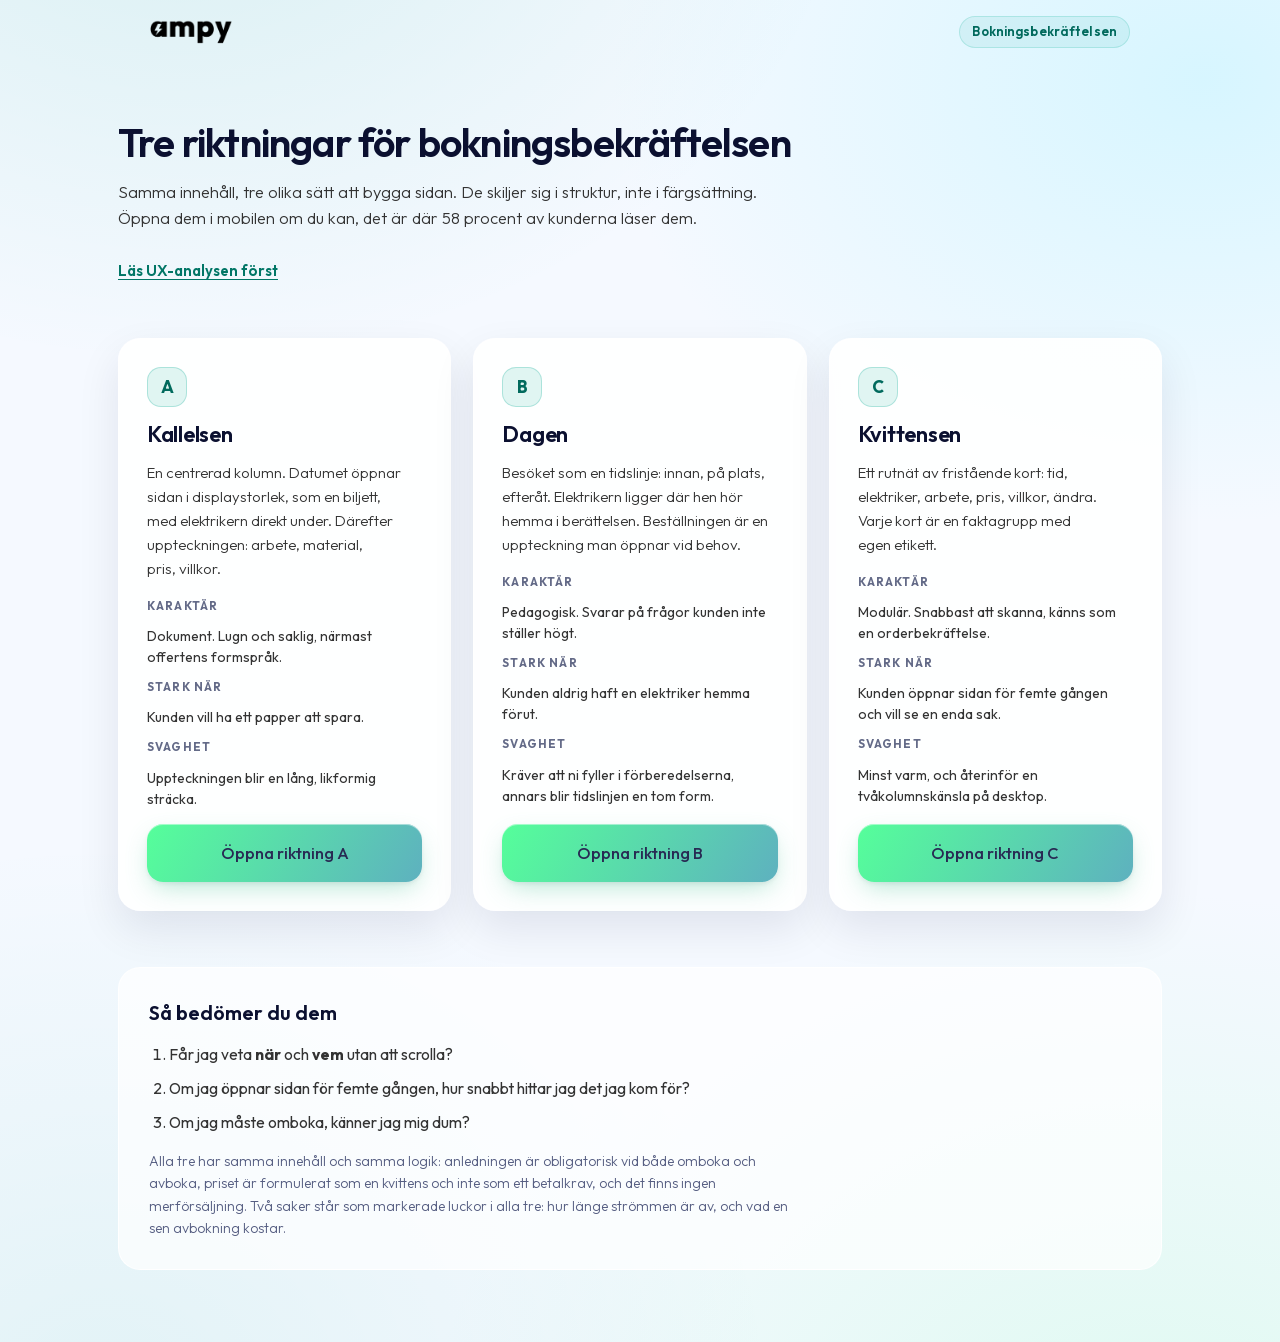
==== index.html @ a482830b "Bokningsbekräftelsen: UX-analys + tre riktningar Mallen kunden får när tiden är bokad och offerten a" ====
<!DOCTYPE html>
<html lang="sv">
<head>
  <meta charset="UTF-8">
  <meta name="viewport" content="width=device-width, initial-scale=1.0">
  <title>Bokningsbekräftelsen · tre riktningar</title>
  <meta name="robots" content="noindex, nofollow">
  <link rel="preload" href="assets/fonts/Outfit-latin.woff2" as="font" type="font/woff2" crossorigin>
  <link rel="stylesheet" href="assets/tokens.css">
  <link rel="stylesheet" href="assets/shared.css">
  <style>
    .v-shell { max-width: 1100px; margin-inline: auto; padding: 0 clamp(14px, 4vw, 28px) 72px; }
    .v-head { margin-top: clamp(28px, 5vw, 56px); max-width: 62ch; }
    .v-head h1 { font-size: clamp(28px, 4vw, 40px); font-weight: 600; letter-spacing: -.02em;
      line-height: 1.12; color: var(--ink); text-wrap: balance; }
    .v-head p { margin-top: 14px; font-size: 16.5px; font-weight: 300; color: var(--body-ink);
      line-height: 1.6; text-wrap: pretty; }
    .v-head .v-more { margin-top: 18px; display: inline-flex; align-items: center; gap: 8px;
      min-height: 44px; font-size: 15px; font-weight: 600; color: var(--teal-link);
      text-decoration: underline; text-underline-offset: 3px; }

    .v-grid { display: grid; grid-template-columns: repeat(auto-fit, minmax(290px, 1fr));
      gap: 22px; margin-top: clamp(26px, 4vw, 44px); align-items: stretch; }
    .v-card {
      display: flex; flex-direction: column; gap: 14px;
      background: rgba(255,255,255,.88); border: 1px solid var(--card-border);
      border-radius: var(--r-lg); padding: clamp(20px, 2.6vw, 28px);
      box-shadow: 0 18px 44px rgba(9,11,50,.09), inset 0 1px 0 rgba(255,255,255,.6);
    }
    .v-card__letter {
      width: 40px; height: 40px; border-radius: var(--r-md); display: grid; place-items: center;
      background: var(--teal-soft); border: 1px solid rgba(0,169,145,.24);
      font-size: 17px; font-weight: 700; color: var(--teal-ink);
    }
    .v-card h2 { font-size: 22px; font-weight: 600; letter-spacing: -.012em; color: var(--ink); line-height: 1.2; }
    .v-card__tes { font-size: 15px; font-weight: 300; color: var(--body-ink); line-height: 1.6; text-wrap: pretty; }
    .v-card dl { display: flex; flex-direction: column; gap: 10px; margin-top: 2px; }
    .v-card dt { font-size: 11.5px; font-weight: 700; letter-spacing: .1em; text-transform: uppercase; color: var(--faint); }
    .v-card dd { font-size: 14px; font-weight: 400; color: var(--body-ink); line-height: 1.5; margin-top: 2px; }
    .v-card .of-btn-primary { margin-top: auto; text-decoration: none; }

    .v-fragor { margin-top: clamp(34px, 5vw, 56px); padding: clamp(20px, 3vw, 30px);
      border-radius: var(--r-lg); background: rgba(255,255,255,.7); border: 1px solid var(--card-border); }
    .v-fragor h2 { font-size: 20px; font-weight: 600; color: var(--ink); }
    .v-fragor ol { margin-top: 14px; padding-left: 20px; display: flex; flex-direction: column; gap: 10px; }
    .v-fragor li { font-size: 15.5px; font-weight: 400; color: var(--body-ink); line-height: 1.55; }
    .v-fragor p { margin-top: 16px; font-size: 14px; font-weight: 300; color: var(--muted); line-height: 1.6; max-width: 66ch; }
  </style>
</head>
<body>
<div class="v-shell">

  <header class="of-top co-top" style="max-width:none;">
    <img class="of-top__logo" src="assets/ampy-logo-dark.png" alt="Ampy" width="1600" height="468">
    <div class="of-top__meta"><span class="of-pill">Bokningsbekräftelsen</span></div>
  </header>

  <div class="v-head">
    <h1>Tre riktningar för bokningsbekräftelsen</h1>
    <p>Samma innehåll, tre olika sätt att bygga sidan. De skiljer sig i struktur, inte i färgsättning.
      Öppna dem i mobilen om du kan, det är där 58 procent av kunderna läser dem.</p>
    <a class="v-more" href="UX-ANALYS.md">Läs UX-analysen först</a>
  </div>

  <div class="v-grid">

    <article class="v-card">
      <span class="v-card__letter" aria-hidden="true">A</span>
      <h2>Kallelsen</h2>
      <p class="v-card__tes">En centrerad kolumn. Datumet öppnar sidan i displaystorlek, som en biljett,
        med elektrikern direkt under. Därefter uppteckningen: arbete, material, pris, villkor.</p>
      <dl>
        <dt>Karaktär</dt><dd>Dokument. Lugn och saklig, närmast offertens formspråk.</dd>
        <dt>Stark när</dt><dd>Kunden vill ha ett papper att spara.</dd>
        <dt>Svaghet</dt><dd>Uppteckningen blir en lång, likformig sträcka.</dd>
      </dl>
      <a class="of-btn-primary" href="riktning-a-kallelsen/">Öppna riktning A</a>
    </article>

    <article class="v-card">
      <span class="v-card__letter" aria-hidden="true">B</span>
      <h2>Dagen</h2>
      <p class="v-card__tes">Besöket som en tidslinje: innan, på plats, efteråt. Elektrikern ligger
        där hen hör hemma i berättelsen. Beställningen är en uppteckning man öppnar vid behov.</p>
      <dl>
        <dt>Karaktär</dt><dd>Pedagogisk. Svarar på frågor kunden inte ställer högt.</dd>
        <dt>Stark när</dt><dd>Kunden aldrig haft en elektriker hemma förut.</dd>
        <dt>Svaghet</dt><dd>Kräver att ni fyller i förberedelserna, annars blir tidslinjen en tom form.</dd>
      </dl>
      <a class="of-btn-primary" href="riktning-b-dagen/">Öppna riktning B</a>
    </article>

    <article class="v-card">
      <span class="v-card__letter" aria-hidden="true">C</span>
      <h2>Kvittensen</h2>
      <p class="v-card__tes">Ett rutnät av fristående kort: tid, elektriker, arbete, pris, villkor, ändra.
        Varje kort är en faktagrupp med egen etikett.</p>
      <dl>
        <dt>Karaktär</dt><dd>Modulär. Snabbast att skanna, känns som en orderbekräftelse.</dd>
        <dt>Stark när</dt><dd>Kunden öppnar sidan för femte gången och vill se en enda sak.</dd>
        <dt>Svaghet</dt><dd>Minst varm, och återinför en tvåkolumnskänsla på desktop.</dd>
      </dl>
      <a class="of-btn-primary" href="riktning-c-kvittensen/">Öppna riktning C</a>
    </article>
  </div>

  <section class="v-fragor" aria-labelledby="fragor-h">
    <h2 id="fragor-h">Så bedömer du dem</h2>
    <ol>
      <li>Får jag veta <b>när</b> och <b>vem</b> utan att scrolla?</li>
      <li>Om jag öppnar sidan för femte gången, hur snabbt hittar jag det jag kom för?</li>
      <li>Om jag måste omboka, känner jag mig dum?</li>
    </ol>
    <p>Alla tre har samma innehåll och samma logik: anledningen är obligatorisk vid både omboka och avboka,
      priset är formulerat som en kvittens och inte som ett betalkrav, och det finns ingen merförsäljning.
      Två saker står som markerade luckor i alla tre: hur länge strömmen är av, och vad en sen avbokning kostar.</p>
  </section>
</div>
</body>
</html>
---- assets/tokens.css ----
/* tokens.css — REAL Ampy tokens, fetched 2026-07-18 (verbatim, do not edit)
   src: https://ampy.se/wp-content/cache/flying-press/775fd0e5c09e.global-variables.min.css
   +    https://ampy.se/wp-content/cache/flying-press/c5a3e91e7e7a.color-palettes.min.css
   Assumes html{font-size:62.5%} (1rem = 10px), set by theme layer in styles.css. */

/* === global-variables.min.css === */
:root{--space-xs:clamp(0.90rem, calc(0.90rem + 0.0022 * (100vw - 380px)), 1.10rem);--space-s:clamp(1.30rem, calc(1.30rem + 0.0033 * (100vw - 380px)), 1.60rem);--space-m:clamp(2.00rem, calc(2.00rem + 0.0044 * (100vw - 380px)), 2.40rem);--space-l:clamp(3.00rem, calc(3.00rem + 0.0067 * (100vw - 380px)), 3.60rem);--space-xl:clamp(4.50rem, calc(4.50rem + 0.0100 * (100vw - 380px)), 5.40rem);--space-xxl:clamp(6.80rem, calc(6.80rem + 0.0144 * (100vw - 380px)), 8.10rem);--space-section:clamp(10.00rem, calc(10.00rem + 0.0222 * (100vw - 380px)), 12.00rem);--logo-width:clamp(12.00rem, calc(12.00rem + 0.0889 * (100vw - 380px)), 20.00rem);--h1:clamp(5.00rem, calc(5.00rem + 0.0133 * (100vw - 380px)), 6.20rem);--h2:clamp(3.70rem, calc(3.70rem + 0.0111 * (100vw - 380px)), 4.70rem);--h3:clamp(2.80rem, calc(2.80rem + 0.0078 * (100vw - 380px)), 3.50rem);--h4:clamp(2.10rem, calc(2.10rem + 0.0056 * (100vw - 380px)), 2.60rem);--h5:clamp(1.60rem, calc(1.60rem + 0.0044 * (100vw - 380px)), 2.00rem);--h6:clamp(1.20rem, calc(1.20rem + 0.0033 * (100vw - 380px)), 1.50rem);--grid-gap:var(--space-xl) var(--space-l);--grid-gap-s:var(--space-l) var(--space-m);--card-gap:var(--space-m);--content-gap:calc(var(--space-m) * 1.5);--container-gap:var(--space-xxl);--padding-section:var(--space-section) var(--space-m);--offset:80px;--text-line-height:calc(10px + 2ex);--heading-line-height:calc(7px + 2ex);--text-font-weight:400;--heading-font-weight:600;--text-color:var(--base);--heading-color:var(--base-ultra-dark);--radius:16px;--radius-inside:calc(var(--radius) * 0.5);--radius-outside:calc(var(--radius) * 1.4);--radius-btn:.3em;--radius-pill:9999px;--radius-circle:50%;--radius-s:12px;--radius-m:16px;--radius-l:24px;--radius-xl:36px;--border-color:var(--base-light);--container-width:1280px;--container-min-width:380px;--max-width:980px;--max-width-m:840px;--max-width-s:640px;--min-height:340px;--min-height-section:540px;--grid-1:repeat(1, minmax(0, 1fr));--grid-2:repeat(2, minmax(0, 1fr));--grid-3:repeat(3, minmax(0, 1fr));--grid-4:repeat(4, minmax(0, 1fr));--grid-5:repeat(5, minmax(0, 1fr));--grid-6:repeat(6, minmax(0, 1fr));--grid-7:repeat(7, minmax(0, 1fr));--grid-8:repeat(8, minmax(0, 1fr));--grid-9:repeat(9, minmax(0, 1fr));--grid-10:repeat(10, minmax(0, 1fr));--grid-11:repeat(11, minmax(0, 1fr));--grid-12:repeat(12, minmax(0, 1fr));--grid-1-2:minmax(0, 1fr) minmax(0, 2fr);--grid-1-3:minmax(0, 1fr) minmax(0, 3fr);--grid-1-4:minmax(0, 1fr) minmax(0, 4fr);--grid-2-1:minmax(0, 2fr) minmax(0, 1fr);--grid-2-3:minmax(0, 2fr) minmax(0, 3fr);--grid-2-4:minmax(0, 2fr) minmax(0, 4fr);--grid-3-1:minmax(0, 3fr) minmax(0, 1fr);--grid-3-2:minmax(0, 3fr) minmax(0, 2fr);--grid-3-4:minmax(0, 3fr) minmax(0, 4fr);--grid-4-1:minmax(0, 4fr) minmax(0, 1fr);--grid-4-2:minmax(0, 4fr) minmax(0, 2fr);--grid-4-3:minmax(0, 4fr) minmax(0, 3fr);--min-viewport:360;--max-viewport:1600;--base-font:10;--clamp-unit:1vw;--apmidnight-blue:#090b32;--apteal-core:#00a991;--apemerald-flow:#39c281;--apseafoam-mint:#5cc5b6;--apneon-mint:#55ff9a;--apsublime-green:#a0fbc9;--apmint-surge:#9de1ec;--apcrystal-blue:#b6f2ff;--apaqua-frost:#ddf9fd;--appure-white:#ffffff;--apsky-mist:#f5f9ff;--apmilk-white:#f5f5f5;--apmilk-white-5:rgba(245,245,245,0.05);--apmilk-white-10:rgba(245,245,245,0.1);--apmilk-white-20:rgba(245,245,245,0.2);--apmilk-white-30:rgba(245,245,245,0.3);--apmilk-white-40:rgba(245,245,245,0.4);--apmilk-white-50:rgba(245,245,245,0.5);--apmilk-white-60:rgba(245,245,245,0.6);--apmilk-white-70:rgba(245,245,245,0.7);--apmilk-white-80:rgba(245,245,245,0.8);--apmilk-white-90:rgba(245,245,245,0.9);--apgray-white:rgb(217,217,217);--apcharcoal-gray:rgb(51,51,51);--apdarkest-black:rgb(30,30,30);--apdarkest-black-5:rgba(30,30,30,0.05);--apdarkest-black-10:rgba(30,30,30,0.1);--apdarkest-black-20:rgba(30,30,30,0.2);--apdarkest-black-30:rgba(30,30,30,0.3);--apdarkest-black-40:rgba(30,30,30,0.4);--apdarkest-black-50:rgba(30,30,30,0.5);--apdarkest-black-60:rgba(30,30,30,0.6);--apdarkest-black-70:rgba(30,30,30,0.7);--apdarkest-black-80:rgba(30,30,30,0.8);--apdarkest-black-90:rgba(30,30,30,0.9);--apdeepest-blue:rgb(14,15,21);--appure-black:rgb(0,0,0);--appure-black-5:rgba(0,0,0,0.05);--appure-black-10:rgba(0,0,0,0.1);--appure-black-20:rgba(0,0,0,0.2);--appure-black-30:rgba(0,0,0,0.3);--appure-black-40:rgba(0,0,0,0.4);--appure-black-50:rgba(0,0,0,0.5);--appure-black-60:rgba(0,0,0,0.6);--appure-black-70:rgba(0,0,0,0.7);--appure-black-80:rgba(0,0,0,0.8);--appure-black-90:rgba(0,0,0,0.9);--apmin-screen-width:320px;--apmax-screen-width:1280px;--apmidnight-blue:rgb(9,11,50);--apteal-core:rgb(0,169,145);--apemerald-flow:rgb(57,194,129);--apseafoam-mint:rgb(92,197,182);--apneon-mint:rgb(85,255,154);--apsublime-green:rgb(160,251,201);--apmint-surge:rgb(157,225,236);--apcrystal-blue:rgb(182,242,255);--apaqua-frost:rgb(221,249,253);--appure-white:rgb(255,255,255);--apsky-mist:rgb(245,249,255);--apmilk-white:rgb(245,245,245);--apmilk-white-5:rgba(245,245,245,0.05);--apmilk-white-10:rgba(245,245,245,0.1);--apmilk-white-20:rgba(245,245,245,0.2);--apmilk-white-30:rgba(245,245,245,0.3);--apmilk-white-40:rgba(245,245,245,0.4);--apmilk-white-50:rgba(245,245,245,0.5);--apmilk-white-60:rgba(245,245,245,0.6);--apmilk-white-70:rgba(245,245,245,0.7);--apmilk-white-80:rgba(245,245,245,0.8);--apmilk-white-90:rgba(245,245,245,0.9);--apgray-white:rgb(217,217,217);--apcharcoal-gray:rgb(51,51,51);--apdarkest-black:rgb(30,30,30);--apdarkest-black-5:rgba(30,30,30,0.05);--apdarkest-black-10:rgba(30,30,30,0.1);--apdarkest-black-20:rgba(30,30,30,0.2);--apdarkest-black-30:rgba(30,30,30,0.3);--apdarkest-black-40:rgba(30,30,30,0.4);--apdarkest-black-50:rgba(30,30,30,0.5);--apdarkest-black-60:rgba(30,30,30,0.6);--apdarkest-black-70:rgba(30,30,30,0.7);--apdarkest-black-80:rgba(30,30,30,0.8);--apdarkest-black-90:rgba(30,30,30,0.9);--apdeepest-blue:rgb(14,15,21);--appure-black:rgb(0,0,0);--appure-black-5:rgba(0,0,0,0.05);--appure-black-10:rgba(0,0,0,0.1);--appure-black-20:rgba(0,0,0,0.2);--appure-black-30:rgba(0,0,0,0.3);--appure-black-40:rgba(0,0,0,0.4);--appure-black-50:rgba(0,0,0,0.5);--appure-black-60:rgba(0,0,0,0.6);--appure-black-70:rgba(0,0,0,0.7);--appure-black-80:rgba(0,0,0,0.8);--appure-black-90:rgba(0,0,0,0.9);--apspace-4xs:clamp(0.52rem,calc(-0.03vw + 0.53rem),0.49rem);--apspace-3xs:clamp(0.66rem,calc(0.05vw + 0.64rem),0.7rem);--apspace-2xs:clamp(0.82rem,calc(0.18vw + 0.76rem),0.99rem);--apspace-xs:clamp(1.02rem,calc(0.39vw + 0.9rem),1.4rem);--apspace-s:clamp(1.28rem,calc(0.73vw + 1.05rem),1.98rem);--apspace-m:clamp(1.6rem,calc(1.25vw + 1.2rem),2.8rem);--apspace-l:clamp(2rem,calc(2.04vw + 1.35rem),3.96rem);--apspace-xl:clamp(2.5rem,calc(3.23vw + 1.47rem),5.6rem);--apspace-2xl:clamp(3.13rem,calc(4.99vw + 1.53rem),7.92rem);--apspace-3xl:clamp(3.91rem,calc(7.59vw + 1.48rem),11.19rem);--apspace-4xl:clamp(4.88rem,calc(11.4vw + 1.23rem),15.83rem);--aptext-xs:clamp(1rem,calc(0.21vw + 0.93rem),1.2rem);--aptext-s:clamp(1.2rem,calc(0.21vw + 1.13rem),1.4rem);--aptext-sm:clamp(1.4rem,calc(0.21vw + 1.33rem),1.6rem);--aptext-m:clamp(1.6rem,calc(0.21vw + 1.53rem),1.8rem);--aptext-mm:clamp(1.8rem,calc(0.21vw + 1.73rem),2rem);--aptext-ml:clamp(2rem,calc(0.21vw + 1.93rem),2.2rem);--aptext-l:clamp(2.2rem,calc(0.21vw + 2.13rem),2.4rem);--aptext-lm:clamp(2.2rem,calc(0.63vw + 2rem),2.8rem);--aptext-xl:clamp(2.4rem,calc(0.83vw + 2.13rem),3.2rem);--aptext-2xl:clamp(2.6rem,calc(1.04vw + 2.27rem),3.6rem);--aptext-2-5xl:clamp(2.8rem,calc(1.25vw + 2.4rem),4rem);--aptext-3xl:clamp(3rem,calc(1.88vw + 2.4rem),4.8rem);--aptext-3-5xl:clamp(3.2rem,calc(2.08vw + 2.53rem),5.2rem);--aptext-4xl:clamp(3.4rem,calc(2.71vw + 2.53rem),6rem);--aptext-5xl:clamp(4rem,calc(3.75vw + 2.8rem),7.6rem);--aphero-title-size:var(--aptext-4xl);--appost-title-size:var(--aptext-2xl);--apnav-link-size:var(--aptext-s);--apheader-space:var(--apspace-s);--apbtn-space:var(--apspace-xs) var(--apspace-s);--apcard-space:var(--apspace-s);--apfooter-space:var(--apspace-s) var(--apspace-m);--apcolumns-1:repeat(1,minmax(0,1fr));--apcolumns-2:repeat(2,minmax(0,1fr));--apcolumns-3:repeat(3,minmax(0,1fr));--apcolumns-4:repeat(4,minmax(0,1fr));--apcolumns-5:repeat(5,minmax(0,1fr));--apcolumns-6:repeat(6,minmax(0,1fr));--apcolumns-7:repeat(7,minmax(0,1fr));--apcolumns-8:repeat(8,minmax(0,1fr));--apradius-xs:clamp(0.4rem,calc(0vw + 0.4rem),0.4rem);--apradius-s:clamp(0.6rem,calc(0.21vw + 0.53rem),0.8rem);--apradius-m:clamp(1rem,calc(0.21vw + 0.93rem),1.2rem);--apradius-l:clamp(1.6rem,calc(0.42vw + 1.47rem),2rem);--apradius-xl:clamp(2.4rem,calc(0.83vw + 2.13rem),3.2rem);--apradius-full:999rem;--apshadow-xs:0 1px 2px var(--shadow-primary);--apshadow-s:0 1.5px 3px var(--shadow-primary);--apshadow-m:0 2px 6px var(--shadow-primary);--apshadow-l:0 3px 12px var(--shadow-primary);--apshadow-xl:0 6px 48px var(--shadow-primary)}

/* === color-palettes.min.css (carries --brightgreen, --color-5, --white, --color-2) === */
:root{--white:hsl(0 0% 100%);--color-2:hsl(216 100% 98%);--color-3:hsl(237 69% 12%);--color-4:hsl(0 0% 91%);--color-5:hsl(144 50% 40%);--color-6:hsl(0 0% 74%);--color-7:hsl(189 43% 56%);--color-8:hsl(0 0% 12%);--color-9:hsl(80 100% 99%);--color-10:hsl(171 95% 41%);--color-11:hsl(185 66% 90%);--color-12:hsl(144 50% 40%);--color-13:hsl(191 100% 89%);--color-14:hsl(220 48% 22%);--color-15:hsl(171 100% 33%);--color-16:hsl(146 33% 92%);--color-17:hsl(0 0% 82%);--color-18:hsl(237 47% 20%);--color-19:hsl(0 0% 92%);--color-20:hsl(0 0% 20%);--color-21:hsl(144 100% 67%);--color-22:hsl(144 50% 40%);--color-23:hsl(146 71% 93%);--color-24:hsl(237 50% 31%);--color-25:hsl(171 95% 41%);--color-26:hsl(191 100% 86%);--color-27:hsl(0 0% 85%);--color-28:hsl(0 0% 62%);--color-29:hsl(192 100% 95%);--color-30:hsl(0 0% 75% / 0.45);--brightgreen:#1BD365;--80%-white:hsla(0, 0%, 100%, 0.8);--bricks-color-otihgr:#e4f1ea;--blue:#4b85fd;--blueishwhite:#eaf0fb}
---- assets/shared.css ----
/* Outfit självhostad. En Google Fonts-request per öppning läcker till Google
   att en namngiven kund tittat på sin offert; datalagret kräver självhostat.
   Subset kopierat från elcentral-kollen (samma produktionsfiler). */
@font-face {
  font-family: 'Outfit'; font-style: normal; font-weight: 300 700; font-display: swap;
  src: url(fonts/Outfit-latin-ext.woff2) format('woff2');
  unicode-range: U+0100-02BA, U+02BD-02C5, U+02C7-02CC, U+02CE-02D7, U+02DD-02FF, U+0304, U+0308, U+0329, U+1D00-1DBF, U+1E00-1E9F, U+1EF2-1EFF, U+2020, U+20A0-20AB, U+20AD-20C0, U+2113, U+2C60-2C7F, U+A720-A7FF;
}
@font-face {
  font-family: 'Outfit'; font-style: normal; font-weight: 300 700; font-display: swap;
  src: url(fonts/Outfit-latin.woff2) format('woff2');
  unicode-range: U+0000-00FF, U+0131, U+0152-0153, U+02BB-02BC, U+02C6, U+02DA, U+02DC, U+0304, U+0308, U+0329, U+2000-206F, U+20AC, U+2122, U+2191, U+2193, U+2212, U+2215, U+FEFF, U+FFFD;
}

/* =========================================================================
   Ampy offertsida — delad yta för alla tre riktningar
   Designspråk ärvt från Offer-accepted (glaskort, lugna avdelare, teal,
   Outfit) + kvitto-mönstret ur ROT-GT-CRO d2 (rad + prickad leader + chip +
   tonad totalplatta). Register: seriöst, tryggt, omsorgsfullt.
   Alla färger härledda ur riktiga tokens (tokens.css / d2-kanon 2026-08-15).
   ========================================================================= */

:root {
  --navy: #090b32;            /* --apmidnight-blue */
  --teal: #00a991;            /* --apteal-core */
  --teal-deep: #018271;
  --teal-ink: #016a5d;
  --teal-soft: #e0f5f2;       /* d2-kanon: avdrags-chipets yta */
  --gold: #f6b53d;            /* stjärnorna (OA-kanon) */
  --offwhite: #f5f9ff;        /* --apsky-mist */
  --ink: #0b1030;             /* OA-kanon rubrikbläck */
  --ink-soft: rgba(11, 16, 48, 0.62);
  --heading-ink: #1e1e1e;     /* --apdarkest-black — d2 rubrikkanon */
  --body-ink: #333333;        /* --apcharcoal-gray */
  --muted: #565e82;
  /* uppmätt: #8a90ac gav 3,07:1 på kortytan och 2,98:1 på sky-mist — underkänt
     mot 4,5:1. #646b88 mäter 4,97 / 5,11 / 5,25 på de tre bottnarna. */
  --faint: #646b88;
  --line: rgba(11, 16, 48, 0.09);
  /* kontrollgränser kräver 3:1 (WCAG 1.4.11). .16 mätte 1,41:1 — omarkerad
     radio/checkbox var i praktiken osynlig. .48 ger ~3,1:1. */
  --line-strong: rgba(11, 16, 48, 0.48);
  --line-soft: rgba(11, 16, 48, 0.16);   /* dekorativa kanter, ej kontroller */
  --teal-link: #017666;                  /* 5,41 / 5,25 — teal-deep låg på 4,48 på sky-mist */
  --r-md: 14px;
  --r-lg: 22px;
  --r-xl: 32px;
  --shadow-1: 0 1px 2px rgba(15,18,60,.06), 0 1px 1px rgba(15,18,60,.04);
  --shadow-2: 0 6px 16px -4px rgba(15,18,60,.10), 0 2px 6px rgba(15,18,60,.06);
  --shadow-3: 0 24px 50px -10px rgba(15,18,60,.18), 0 8px 16px -6px rgba(15,18,60,.10);
  --card-glass: rgba(255, 255, 255, 0.74);
  --card-border: rgba(255, 255, 255, 0.9);
  --ring: 0 0 0 3px #fff, 0 0 0 6px var(--navy);
  --ease: cubic-bezier(0.16, 0.84, 0.44, 1);
  --ease-soft: cubic-bezier(0.33, 1, 0.68, 1);
}

* { box-sizing: border-box; margin: 0; padding: 0; }
html { -webkit-text-size-adjust: 100%; scroll-behavior: smooth; }
body {
  font-family: "Outfit", system-ui, -apple-system, "Segoe UI", Roboto, sans-serif;
  color: var(--ink);
  line-height: 1.5;
  background:
    radial-gradient(115% 85% at 14% -12%, rgba(0,169,145,.12) 0%, rgba(0,169,145,0) 46%),
    radial-gradient(105% 75% at 94% 6%,  rgba(182,242,255,.48) 0%, rgba(182,242,255,0) 44%),
    radial-gradient(120% 95% at 90% 112%, rgba(160,251,201,.28) 0%, rgba(160,251,201,0) 48%),
    radial-gradient(115% 90% at 8% 104%, rgba(0,169,145,.08) 0%, rgba(0,169,145,0) 46%),
    var(--offwhite);
  -webkit-font-smoothing: antialiased;
  text-rendering: optimizeLegibility;
}
a { -webkit-tap-highlight-color: transparent; }
/* Fokus. Två saker var trasiga: (1) box-shadow-ringen förlorade kaskaden mot
   komponenter som har egen box-shadow (primärknappen, markerad radio), så den
   juridiskt bindande knappen hade ingen synlig ring; (2) en transparent outline
   försvinner helt i forced-colors/Windows HCM. Nu: outline bär ringen (kan inte
   överskrivas av box-shadow), och forced-colors får systemets Highlight. */
:focus-visible { outline: 3px solid var(--navy); outline-offset: 3px; }
.of-btn-primary:focus-visible { outline-color: var(--navy); outline-offset: 4px; }
.of-tier input:focus-visible + label,
.of-addon input:focus-visible + label { outline: 3px solid var(--navy); outline-offset: 3px; }
@media (forced-colors: active) {
  :focus-visible, .of-tier input:focus-visible + label, .of-addon input:focus-visible + label { outline-color: Highlight; }
}
.nb { white-space: nowrap; }

/* ---------- dokumenthuvudet (ej sajtheader — ingen nav, inga exits) ----------
   Var två likvärdiga pillar: offertnumret och giltighetsdatumet fick samma
   vikt trots att det ena är en identifierare och det andra en upplysning.
   Paret var också för brett för en rad (uppmätt 92px = 2 rader vid 390px,
   3 rader vid 360px). Nu: numret som pill, datumet som sekundär text bredvid,
   EN rad och 64px höjd vid alla bredder. */
.of-top {
  display: flex; align-items: center; justify-content: space-between;
  gap: 16px; padding: 0 clamp(16px, 4vw, 32px); min-height: 64px;
}
.of-top__logo { height: 24px; width: auto; display: block; flex: 0 0 auto; }
.of-top__meta { display: flex; align-items: center; gap: 12px; min-width: 0; }
.of-pill {
  display: inline-block; font-size: 13px; font-weight: 600; letter-spacing: .01em;
  color: var(--teal-ink); background: rgba(0,169,145,.08);
  border: 1px solid rgba(0,169,145,.18);
  padding: 5px 12px; border-radius: 999px; white-space: nowrap;
  font-variant-numeric: tabular-nums;
}
.of-top__valid { font-size: 12.5px; font-weight: 400; color: var(--muted); white-space: nowrap; }
@media (max-width: 480px) {
  .of-top { min-height: 56px; padding: 0 14px; gap: 8px; }
  .of-top__logo { height: 20px; }
  .of-top__meta { gap: 8px; min-width: 0; }
  /* 12 -> 8 px sidopadding ger tillbaka de 4 px som saknades vid 360.
     8 ligger på spacingskalan, 10 gjorde inte det. */
  .of-pill { font-size: 12px; padding: 4px 8px; }
  .of-top__valid { font-size: 11px; }
}
/* Både .of-pill och .of-top__valid är nowrap, så raden kunde inte ge efter
   utan svämmade över i stället: uppmätt scrollWidth minus clientWidth = 41 px
   vid 320 och 1 px vid 360, och giltighetsdatumet kapades mitt i ordet.
   Hela sidan gick att dra i sidled. Under 360 får raden brytas. */
@media (max-width: 359px) {
  .of-top { flex-wrap: wrap; row-gap: 8px; padding-block: 8px; }
  .of-top__meta { flex-wrap: wrap; }
  .of-top__valid { white-space: normal; }
}

/* ---------- hälsning ---------- */
.of-greet h1 {
  font-size: clamp(26px, 1.1vw + 23px, 36px); line-height: 1.16; font-weight: 600;
  letter-spacing: -.02em; color: var(--ink); text-wrap: balance;
}
.of-greet .of-lede {
  margin-top: 10px; font-size: clamp(16px, .21vw + 15.3px, 18px);
  font-weight: 300; color: var(--body-ink); max-width: 50ch; text-wrap: pretty;
}

/* BOKAREN — den som skickat offerten. Porträtt + namn, försignerad för Ampy.
   Fotot är per-offert-data (bokarens profilbild); initialavataren är fallback
   och shippas som default eftersom riktiga porträtt inte finns än [BOKARBILD]. */
/* width: fit-content — sedan namnteckningsblocket togs bort finns bara avatar
   och namnrad kvar, och en full bredd gav en lång tom list på desktop. Kortet
   läser nu som en bricka om bokaren. På mobil (griden nedan) går det full bredd. */
.of-signed {
  margin-top: 22px; display: flex; align-items: center; gap: 16px;
  width: fit-content; max-width: 100%;
  padding: 14px 22px 14px 16px; border: 1px solid var(--line); border-radius: var(--r-md);
  background: rgba(255,255,255,.66);
}
.of-signed__avatar .of-avatar-fallback {
  width: 30px; height: 30px; fill: none; stroke: rgba(255,255,255,.92);
  stroke-width: 1.7; stroke-linecap: round; stroke-linejoin: round;
}
.of-signed__avatar {
  flex: 0 0 auto; position: relative;
  width: 56px; height: 56px; border-radius: 50%;
  display: grid; place-items: center;
  /* overflow: visible — badgen sitter på right/bottom -2px och dess MITTPUNKT
     låg utanför klippbanan, så bocken renderades som en avhuggen grön kil.
     Rundningen flyttas till bilden i stället (förberett för det riktiga
     porträttet; i dag är platshållaren en svg). */
  overflow: visible;
  background: linear-gradient(150deg, #0d1240, #1d2560);
  box-shadow: 0 4px 14px rgba(9,11,50,.18), inset 0 0 0 2px #fff, 0 0 0 3px rgba(0,169,145,.22);
}
.of-signed__avatar img { width: 100%; height: 100%; object-fit: cover; display: block; border-radius: 50%; }
.of-signed__avatar .of-initials {
  font-size: 18px; font-weight: 600; letter-spacing: .02em; color: #fff;
  line-height: 1; user-select: none;
}
/* liten teal-bock i hörnet = behörighetsmarkeringen, inte hela ikonen */
.of-signed__verify {
  position: absolute; right: -2px; bottom: -2px; width: 20px; height: 20px;
  border-radius: 50%; display: grid; place-items: center;
  background: var(--teal); box-shadow: 0 0 0 2.5px #fff;
}
.of-signed__verify svg { width: 11px; height: 11px; fill: none; stroke: #fff; stroke-width: 3.4; stroke-linecap: round; stroke-linejoin: round; }
.of-signed__who { font-size: 16px; font-weight: 600; color: var(--ink); line-height: 1.3; }
.of-signed__who small { display: block; font-size: 13.5px; font-weight: 400; color: var(--ink-soft); margin-top: 3px; }
.of-signed__sig { margin-left: auto; text-align: right; font-size: 12px; color: var(--teal-ink); font-weight: 600; letter-spacing: .04em; }
.of-signed__sig .of-script { display: block; font-size: 19px; font-weight: 400; font-style: italic; color: var(--navy); letter-spacing: 0; }
/* Mobil: grid i stället för flex-wrap, annars hamnar avataren ensam på en rad
   så snart namnraden blir bred (uppmätt vid 390px). Avatar i spalt 1, all text
   i spalt 2 — namnet på rad 1, namnteckningen under. */
@media (max-width: 560px) {
  .of-signed {
    display: grid; grid-template-columns: 56px minmax(0, 1fr);
    gap: 10px 14px; align-items: center; width: auto;
  }
  .of-signed__who { grid-column: 2; }
  .of-signed__sig { grid-column: 2; margin-left: 0; text-align: left; }
  .of-signed__sig .of-script { font-size: 18px; }
}

/* ---------- sektionsrubriker ---------- */
/* kickern: EN caps-roll i hela dokumentet (var sju varianter) */
.of-eyebrow {
  font-size: 13px; font-weight: 700; text-transform: uppercase; letter-spacing: .12em;
  color: var(--teal-link); margin-bottom: 16px;
}
.of-h2 {
  font-size: clamp(20px, .8vw + 17px, 24px); font-weight: 600; letter-spacing: -.01em;
  color: var(--ink); line-height: 1.2; margin-bottom: 16px; text-wrap: balance;
}

/* ---------- arbetslistan ---------- */
.of-work { list-style: none; display: flex; flex-direction: column; gap: 18px; }
.of-work li { display: grid; grid-template-columns: 26px 1fr; gap: 12px; }
.of-work .w-check {
  width: 26px; height: 26px; border-radius: 50%; margin-top: -2px;
  background: var(--teal-soft); display: grid; place-items: center;
}
.of-work .w-check svg { width: 13px; height: 13px; fill: none; stroke: var(--teal-ink); stroke-width: 3; stroke-linecap: round; stroke-linejoin: round; }
.of-work h3 { font-size: 16.5px; font-weight: 600; color: var(--ink); line-height: 1.3; text-wrap: balance; }
.of-work p { margin-top: 4px; font-size: 15px; font-weight: 300; color: var(--body-ink); line-height: 1.5; max-width: 62ch; text-wrap: pretty; }

/* material — detaljgranskarens sektion (kompakt, expanderbar) */
.of-material { border: 1px solid var(--line-soft); border-radius: var(--r-md); background: rgba(255,255,255,.55); }
.of-material summary {
  list-style: none; cursor: pointer; display: flex; align-items: center; gap: 10px;
  padding: 14px 16px; font-size: 16.5px; font-weight: 600; color: var(--ink);
  min-height: 48px;
}
.of-material summary::-webkit-details-marker { display: none; }
.of-material summary .m-count { font-weight: 400; color: var(--ink-soft); font-size: 13.5px; }
.of-material summary .m-arrow { margin-left: auto; transition: transform .18s var(--ease); color: var(--faint); }
.of-material[open] summary .m-arrow { transform: rotate(180deg); }
.of-material ul {
  list-style: none; padding: 2px 16px 16px;
  display: grid; grid-template-columns: repeat(auto-fill, minmax(210px, 1fr)); gap: 8px 20px;
}
.of-material li {
  font-size: 14px; font-weight: 300; color: var(--body-ink);
  padding-left: 16px; position: relative;
}
.of-material li::before { content: ""; position: absolute; left: 0; top: .62em; width: 6px; height: 6px; border-radius: 50%; background: rgba(0,169,145,.4); }

/* [GAP-B] bildplatshållare */
.of-imgslot {
  border: 1.5px dashed var(--line-soft); border-radius: var(--r-md);
  background: rgba(11,16,48,.03); min-height: 120px;
  display: grid; place-items: center; text-align: center; padding: 18px;
  color: var(--faint); font-size: 13px; font-weight: 500; letter-spacing: .04em;
}

/* ---------- forma ditt köp: tid-kort (radio) ---------- */
.of-tiers { display: flex; flex-direction: column; gap: 12px; }
.of-tier { position: relative; }
.of-tier input { position: absolute; opacity: 0; inset: 0; pointer-events: none; }
/* Två rader: [radio | namn | pris] och [beskrivning i full bredd].
   Tidigare låg namn och beskrivning i ett gemensamt span, så prisspåret
   (nowrap, ~140px av 390px) klämde beskrivningen till 17-24 tecken per rad.
   Fixen då var att flytta priset till egen rad, men det gav ett kort med
   priset nere till vänster och en tom högersida. Nu får beskrivningen hela
   bredden OCH priset står högerställt på namnraden. */
.of-tier label {
  display: grid; grid-template-columns: 24px minmax(0, 1fr) auto;
  column-gap: 12px; row-gap: 3px; align-items: center;
  border: 1.5px solid var(--line-strong); border-radius: var(--r-md);
  padding: 14px 16px; cursor: pointer; background: rgba(255,255,255,.6);
  transition: border-color .15s var(--ease), background .15s var(--ease), box-shadow .15s var(--ease);
  min-height: 48px;
}
.of-tier input:checked + label { border-color: var(--teal); background: rgba(0,169,145,.055); box-shadow: 0 0 0 1px var(--teal) inset; }
.of-tier .t-radio {
  width: 22px; height: 22px; border-radius: 50%; border: 2px solid var(--line-strong);
  background: #fff; margin-top: 1px; display: grid; place-items: center;
  transition: border-color .15s var(--ease);
}
.of-tier .t-radio::after { content: ""; width: 11px; height: 11px; border-radius: 50%; background: var(--teal); transform: scale(0); transition: transform .15s var(--ease); }
.of-tier input:checked + label .t-radio { border-color: var(--teal); }
.of-tier input:checked + label .t-radio::after { transform: scale(1); }
.of-tier .t-name { font-size: 16.5px; font-weight: 600; color: var(--ink); display: flex; align-items: center; gap: 8px; flex-wrap: wrap; }
.of-tier .t-rek {
  font-size: 11px; font-weight: 600; letter-spacing: .08em; text-transform: uppercase;
  color: var(--teal-ink); background: var(--teal-soft); border-radius: 999px; padding: 3px 9px;
}
.of-tier .t-radio { grid-column: 1; grid-row: 1; }
.of-tier .t-name { grid-column: 2; grid-row: 1; }
.of-tier .t-price { grid-column: 3; grid-row: 1; justify-self: end; }
.of-tier .t-date { grid-column: 2 / -1; grid-row: 2; display: block; font-size: 13.5px; font-weight: 400; color: var(--ink-soft); }
.of-tier .t-why { display: block; font-size: 13.5px; font-weight: 300; color: var(--muted); margin-top: 5px; max-width: 46ch; text-wrap: pretty; }
.of-tier .t-price { font-size: 15px; font-weight: 700; color: var(--navy); white-space: nowrap; font-variant-numeric: tabular-nums; }
.of-tier .t-price.free { color: var(--teal-ink); font-weight: 600; }

/* Express/Prioritet-samtycket (DAL 2:11+15) — designelement, inte finstil */
.of-consent {
  display: none; margin-top: 12px; margin-bottom: 8px;
  border: 1.5px solid rgba(246,181,61,.55); background: rgba(246,181,61,.08);
  border-radius: var(--r-md); padding: 14px 16px;
}
.of-consent.visible { display: block; animation: of-fade .28s var(--ease) both; }
.of-consent label { display: grid; grid-template-columns: 24px 1fr; gap: 12px; cursor: pointer; align-items: start; }
.of-consent input { width: 22px; height: 22px; margin-top: 1px; accent-color: var(--teal-deep); cursor: pointer; }
.of-consent .c-text { font-size: 14px; font-weight: 400; color: var(--ink); line-height: 1.5; text-wrap: pretty; max-width: 50ch; }
.of-consent .c-text strong { font-weight: 600; }
.of-consent .c-tag { display: inline-block; margin-top: 6px; font-size: 11px; font-weight: 600; letter-spacing: .06em; color: #8a6116; }
@keyframes of-fade { from { opacity: 0; transform: translateY(-4px); } to { opacity: 1; transform: none; } }

/* tillval — opt-in-kort, AV som default (AVLK 13 §) */
.of-addons { display: flex; flex-direction: column; gap: 12px; }
.of-addon { position: relative; }
.of-addon input { position: absolute; opacity: 0; inset: 0; pointer-events: none; }
.of-addon label {
  display: grid; grid-template-columns: 24px minmax(0, 1fr) auto;
  column-gap: 12px; row-gap: 4px; align-items: center;
  border: 1.5px solid var(--line-strong); border-radius: var(--r-md);
  padding: 14px 16px; cursor: pointer; background: rgba(255,255,255,.6);
  transition: border-color .15s var(--ease), background .15s var(--ease);
  min-height: 48px;
}
.of-addon input:checked + label { border-color: var(--teal); background: rgba(0,169,145,.055); box-shadow: 0 0 0 1px var(--teal) inset; }
.of-addon .a-box {
  width: 22px; height: 22px; border-radius: 6px; border: 2px solid var(--line-strong);
  background: #fff; margin-top: 1px; display: grid; place-items: center;
  transition: border-color .15s var(--ease), background .15s var(--ease);
}
.of-addon .a-box svg { width: 13px; height: 13px; fill: none; stroke: #fff; stroke-width: 3; stroke-linecap: round; stroke-linejoin: round; opacity: 0; transition: opacity .12s; }
.of-addon input:checked + label .a-box { background: var(--teal); border-color: var(--teal); }
.of-addon input:checked + label .a-box svg { opacity: 1; }
.of-addon .a-name { font-size: 16.5px; font-weight: 600; color: var(--ink); }
.of-addon .a-box { grid-column: 1; grid-row: 1; }
.of-addon .a-name { grid-column: 2; grid-row: 1; }
.of-addon .a-price { grid-column: 3; grid-row: 1; justify-self: end; }
/* Priskolumnen klämde rubriken till 197,5 px vid 390 medan "Extra arbetstimme
   på plats" behöver 203,5 px, så den bröt efter "på". Smalare kolumnavstånd
   och padding ger tillbaka bredden; align-items:start lägger kryssrutan i
   linje med rubrikens FÖRSTA rad i stället för mitt i textblocket. */
.of-addon label { column-gap: 8px; padding-inline: 12px; align-items: start; }
.of-addon .a-box { margin-top: 2px; }
.of-addon .a-name { text-wrap: balance; }
.of-addon .a-desc { grid-column: 2 / -1; grid-row: 2; display: block; font-size: 13.5px; font-weight: 300; color: var(--muted); max-width: 46ch; text-wrap: pretty; }
.of-addon .a-price { font-size: 15px; font-weight: 700; color: var(--navy); white-space: nowrap; font-variant-numeric: tabular-nums; }
/* Den gamla mobilregeln (priset på egen rad) är borttagen: tvåradsgriden
   ovan löser trängseln på alla bredder. */

/* [GAP] Utan URL får raden inte se ut som en länk: den mätte 174x44 px, i
   teal och understruken, och ett tryck gjorde ingenting alls — inte ens
   webbläsarens grå blinkning, eftersom tap-highlight är avstängd. */
.of-terms-link.is-gap {
  color: var(--muted); text-decoration: none; cursor: default;
  padding: 0; min-height: 0; display: inline;
}
.of-gap {
  display: inline-block; font-size: 10.5px; font-weight: 700; letter-spacing: .06em;
  color: #8a6116; background: rgba(246,181,61,.16); border: 1px solid rgba(246,181,61,.4);
  border-radius: 4px; padding: 1px 6px; vertical-align: 2px;
}

/* ---------- prisblocket — kvitto-mönstret (d2-kanon) ---------- */
.of-receipt { container-type: inline-size; }
.of-receipt .p-cap {
  font-size: 13px; font-weight: 700; letter-spacing: .12em; text-transform: uppercase;
  color: var(--navy); padding-bottom: 14px; border-bottom: 1px solid var(--line);
  display: flex; align-items: center; gap: 10px; flex-wrap: wrap;
}
.fastpris-pill {
  display: inline-block; background: var(--offwhite);
  border: 1px solid var(--line-soft); border-radius: 999px;
  padding: 3px 12px; font-weight: 600; font-size: 12.5px; color: var(--navy);
  letter-spacing: .02em; text-transform: none;
}
.r-row {
  display: flex; align-items: flex-start; gap: 12px; flex-wrap: wrap; row-gap: 6px;
  padding: 14px 0; font-size: 16.5px;
}
.r-row + .r-row { border-top: 1px solid var(--line); }
.r-row .lbl { font-weight: 400; color: var(--ink); flex: 0 1 auto; min-width: 0; }
.r-row .lbl small { display: block; font-size: 12.5px; color: var(--faint); font-weight: 400; }
.r-row .dots { flex: 1 1 28px; align-self: flex-start; margin-top: 11px; border-bottom: 2px dotted rgba(15,18,60,.16); min-width: 28px; }
.r-row .amt { font-weight: 600; white-space: nowrap; flex: none; margin-left: auto; font-variant-numeric: tabular-nums; }
.r-row.subtotal .lbl, .r-row.subtotal .amt { color: var(--muted); font-weight: 500; }
.r-row.deduct .amt {
  color: var(--navy); font-size: 16.5px; font-weight: 700;
  background: var(--teal-soft); border-radius: 999px;
  /* pillet dras ut lika mycket som sin padding, så SIFFRANS högerkant landar på
     samma räls som de andra beloppen (uppmätt: låg 15px in) */
  padding: 2px 12px; margin: -2px -12px -2px 0; width: fit-content;
}
.r-row.addon-row { display: none; }
.r-row.addon-row.visible { display: flex; animation: of-fade .25s var(--ease) both; }
/* TOTALPLATTAN — nu prisblockets enda dominant (ägarorder: bara totalkostnad
   + de tillägg kunden själv valt). Siffran är därför STOR: den ska kunna läsas
   i ett svep på mobil, och den är hela sidans svar på "vad kostar det?". */
/* Plattan har ingen egen padding-inline: bakgrunden ritas av ::before som
   blöder ut i kortets padding. Då hamnar etikett och belopp på EXAKT samma
   vänster- och högerräls som kvittoraderna ovanför (uppmätt fel: 20px). */
.r-total {
  position: relative; margin-top: 16px; padding: 20px 0;
  display: grid; grid-template-columns: 1fr; gap: 4px;
}
.r-total::before {
  content: ""; position: absolute; z-index: 0; inset: 0 -20px;
  background: rgba(0,169,145,.06); border-radius: var(--r-md);
}
.r-total > * { position: relative; z-index: 1; }
.r-total .t-label { font-weight: 700; font-size: 13px; letter-spacing: .12em; text-transform: uppercase; color: var(--navy); }
.r-total .amt {
  font-weight: 700; font-size: clamp(32px, 2.6vw, 40px); letter-spacing: -.025em;
  line-height: 1.05; color: var(--navy); white-space: nowrap; font-variant-numeric: tabular-nums;
  display: block;
}
.r-total .t-vat { font-size: 14px; font-weight: 500; color: var(--teal-ink); letter-spacing: 0; }
.r-total .t-note { font-size: 13px; font-weight: 400; color: var(--muted); line-height: 1.5; text-wrap: pretty; margin-top: 8px; max-width: 46ch; }
/* mellanskillnadsraden + tilläggslöftet — VID priset (Hantverkarformuläret p.11 / KtjL 8 §) */
.of-price-notes { margin-top: 16px; display: flex; flex-direction: column; gap: 10px; }
.of-price-note {
  display: grid; grid-template-columns: 20px 1fr; gap: 10px;
  font-size: 13.5px; font-weight: 400; color: var(--muted); line-height: 1.55; text-wrap: pretty;
}
.of-price-note svg { width: 16px; height: 16px; margin-top: 2px; stroke: var(--teal-deep); fill: none; stroke-width: 2; stroke-linecap: round; stroke-linejoin: round; }
@container (max-width: 300px) {
  /* .r-row.addon-row.visible bär display:flex med tre klasser och vann annars
     över den här regeln: tilläggsraderna blev kvar i flexläget medan grundraden
     staplades. Uppmätt vid 320 låg de tre beloppen 0,0 / 188,6 / 40,3 px från
     radens högerkant i samma kvitto. */
  .r-row,
  .r-row.addon-row.visible { display: grid; gap: 6px; padding: 14px 0; }
  .r-row .dots { display: none; }
  .r-row .lbl { font-size: 13px; font-weight: 700; letter-spacing: .09em; text-transform: uppercase; color: var(--muted); }
  .r-row .amt { margin-left: 0; white-space: normal; }
  .r-total { grid-template-columns: 1fr; gap: 4px; }
}

/* delta-chip intill kontrollerna (deltat syns där valet görs OCH i totalen) */
/* =========================================================================
   SERVICEAVTALET — egen sektion (ägarorder: "likt hur vi gjort med Därför kan
   du känna dig trygg"). UTKAST: allt innehåll [FELIX]-gated.
   Kärnbeslutet: en månadskostnad får ALDRIG summeras in i engångstotalen —
   den bor i en egen rad under plattan, med egen etikett.
   ========================================================================= */
.of-svc {
  position: relative; overflow: hidden;
  border: 1px solid rgba(0,169,145,.28); border-radius: var(--r-lg);
  background:
    radial-gradient(120% 140% at 100% 0%, rgba(0,169,145,.10) 0%, rgba(0,169,145,0) 55%),
    linear-gradient(180deg, rgba(255,255,255,.92), rgba(245,249,255,.92));
  padding: clamp(20px, 3vw, 30px) clamp(18px, 3.2vw, 34px);
}
/* Rubrik, sedan pris, sedan beskrivning. Priset låg tidigare långt ut till
   höger OCH var större än rubriken (29 px mot 26 px). Ett pris får inte vara
   sidans största typografi i en sektion som uttryckligen inte är bindande. */
.of-svc__head h2 {
  font-size: clamp(21px, .9vw + 18px, 26px); font-weight: 600; letter-spacing: -.015em;
  color: var(--ink); line-height: 1.2; text-wrap: balance;
}
.of-svc__price {
  margin-top: 10px; display: inline-flex; align-items: baseline; gap: 2px;
  padding: 5px 12px; border-radius: 999px;
  background: rgba(0,169,145,.08); border: 1px solid rgba(0,169,145,.18);
}
.of-svc__price .p-amt {
  font-size: 19px; font-weight: 700; letter-spacing: -.01em; line-height: 1;
  color: var(--teal-ink); font-variant-numeric: tabular-nums;
}
.of-svc__price .p-per { font-size: 13.5px; font-weight: 600; color: var(--teal-ink); }
.of-svc__intro {
  margin-top: 14px; font-size: 15px; font-weight: 300; color: var(--body-ink);
  line-height: 1.55; max-width: 58ch; text-wrap: pretty;
}

/* värdeankaret — gratis elbesiktning */
.of-svc__anchor {
  margin-top: 20px; display: flex; align-items: flex-start; gap: 12px;
  padding: 14px 16px; border-radius: var(--r-md);
  background: rgba(255,255,255,.8); border: 1px solid rgba(0,169,145,.22);
}
.of-svc__anchor .a-ico { flex: 0 0 auto; width: 26px; height: 26px; border-radius: 50%; background: var(--teal-soft); display: grid; place-items: center; margin-top: 1px; }
.of-svc__anchor .a-ico svg { width: 14px; height: 14px; fill: none; stroke: var(--teal-ink); stroke-width: 2.6; stroke-linecap: round; stroke-linejoin: round; }
.of-svc__anchor .a-txt { font-size: 14.5px; font-weight: 400; color: var(--ink); line-height: 1.5; text-wrap: pretty; max-width: 48ch; }
.of-svc__anchor .a-txt strong { font-weight: 600; }

/* =========================================================================
   DET HÄR INGÅR — ersätter .of-svc__list (den underkända punktlistan).
   I shared.css: radera rad 462-471, dvs kommentaren "innehållslistan — två
   kolumner på desktop, en på mobil" + .of-svc__list, dess @media 620px,
   .of-svc__list li, .l-check, .l-check svg och .l-txt. VERIFIERAT mot filen:
   raderna 452-460 ovanför är .of-svc__anchor (värdeankaret) och får INTE
   röras. .l-check/.l-txt används ingen annanstans.

   Formen: varje punkt är en egen container — vit yta, hårfin ram, mjuk skugga,
   rundad kvadratisk teal-bricka med egen ritad ikon. Containern är ett SYSKON
   till värdeankaret (samma radie var(--r-md), samma 16px innerpadding, samma
   ikonstil) men medvetet lugnare: neutral ram i stället för teal, så att
   ankaret behåller sin plats som sektionens första röst.

   Fältet till höger: varje punkt bär sin konkreta nyttolast i ett eget fack,
   avskilt med en hårfin lodrät linje. Facket är VÄNSTERSTÄLLT i sin kolumn och
   har INGEN prickad leader — båda är medvetna beslut. Prickad leader plus
   högerställd tabular-nums är sidans PRIS-idiom (.r-row .dots / .r-row .amt),
   och det här är inte en avgiftslista. Av samma skäl står inget ensamt
   kronbelopp i fältet: timprisparet ligger i sin egen post med båda leden
   märkta "Med avtal" / "Utan avtal".
   ========================================================================= */
.of-svc__ingar {
  margin-top: 20px;              /* sektionens befintliga rytm: ankare 20 / lista 20 / optin 20 */
  container-type: inline-size;   /* samma idiom som .of-receipt — en- eller tvåfältslayout är
                                    en behållarfråga, inte en viewport-fråga */
}

/* Gränden mellan engångsvärdet (ankaret ovanför) och det löpande.
   Sidans egen etikettstil, samma som .of-receipt .p-cap. */
.of-svc__ingar .ig-cap {
  font-size: 13px; font-weight: 700; letter-spacing: .12em; text-transform: uppercase;
  color: var(--navy); line-height: 1.2;
  padding-bottom: 12px; border-bottom: 1px solid var(--line);
}

.of-svc__ingar .ig-list { list-style: none; margin-top: 12px; display: grid; gap: 8px; }

/* en punkt = en egen container */
.of-svc__ingar .ig-item {
  display: grid;
  grid-template-columns: 34px minmax(0, 1fr) 150px;
  column-gap: 12px; row-gap: 4px;
  padding: 12px 16px;
  border-radius: var(--r-md);
  background: #fff;
  border: 1px solid rgba(11,16,48,.11);
  box-shadow: 0 1px 2px rgba(15,18,60,.05), 0 6px 14px -10px rgba(9,11,50,.14);
}

/* Ikonbrickan: rundad kvadrat, inte cirkel. Cirkeln är både den underkända
   punktlistans form och värdeankarets — kvadraten skiljer punkten från båda
   utan att lämna familjen. */
.of-svc__ingar .ig-ico {
  /* Ikonen centreras i kortets fulla höjd i stället för att toppställas vid
     rubriken. Den hör till HELA punkten, inte bara till dess första rad.
     span 3, inte `1 / -1`: -1 löses mot det EXPLICITA rutnätet, och eftersom
     .ig-item saknar grid-template-rows blev -1 lika med linje 1, så ikonen
     centrerades bara i rubrikens rad (uppmätt 22-47 px för högt). Korten har
     som mest 3 innehållsrader; ett spann över alla ger äkta centrering, och
     ett tomt spannsteg får höjden 0. */
  grid-column: 1; grid-row: 1 / span 3; align-self: center;
  width: 34px; height: 34px; border-radius: var(--r-md);
  display: grid; place-items: center;
  background: var(--teal-soft); border: 1px solid rgba(0,169,145,.24);
}
.of-svc__ingar .ig-ico svg {
  width: 17px; height: 17px;
  fill: none; stroke: var(--teal-ink); stroke-width: 2.4;
  stroke-linecap: round; stroke-linejoin: round;
}

.of-svc__ingar .ig-t {
  grid-column: 2; grid-row: 1; align-self: center;
  font-size: 16px; font-weight: 600; color: var(--ink);
  line-height: 1.3; letter-spacing: -.005em;
}
/* text-wrap: balance, inte pretty — brödtexten är två rader i tvåfältsläget
   och pretty lämnade en ensam kort andrarad ("annars gör.", "att spara.")
   som läste som en ofärdig rad i ett annars slutet kort. */
.of-svc__ingar .ig-b {
  grid-column: 2; grid-row: 2;
  font-size: 13.5px; font-weight: 400; color: var(--body-ink);
  line-height: 1.5; max-width: 66ch; text-wrap: balance;
}

/* Nyttolasten i eget fack. Facket sträcker sig över hela kortets höjd så att
   den hårfina linjen läses som en avdelare mellan två fält, inte som ett
   löst streck bredvid en rad. */
.of-svc__ingar .ig-s {
  grid-column: 3; grid-row: 1 / span 2; align-self: stretch;
  display: flex; align-items: center;
  border-left: 1px solid var(--line); padding-left: 16px;
  font-size: 13.5px; font-weight: 600; color: var(--teal-ink);
  line-height: 1.35; text-wrap: balance;
}

/* TIMPRISPOSTEN" till och med raden ".of-svc__ingar .ig-f--utan .ig-fv { font-weight: 600; color: var(--muted); }"). Rör inte .ig-note.

/* TIMPRISPOSTEN — enda punkten med ett kronbelopp, och därför den enda som
   låter beloppen stå i en egen figur med båda leden märkta. Ingen överstruken
   rabattlapp, ingen ensam siffra i högerfältet.

   MOBILRÄTTNING: leden var två fristående rutor med 8px luft emellan. Två
   rutor med egen ram och egen radie läser som två påståenden, och under 390
   staplades de dessutom på höjden (uppmätt 196,4px vid 320) — då fanns
   jämförelsen bara i läsarens minne. Nu är de EN figur: en ram, en
   skiljelinje, två exakt lika breda halvor, på en rad hela vägen ner till 320.
   Lika bredd är själva jämförelsen; den som ger det ena ledet mer yta har
   redan svarat åt kunden. Beloppen står på samma baslinje i samma grad, så
   ögat jämför 750 mot 850 utan att flytta blicken nedåt. */
.of-svc__ingar .ig-item--pris { grid-template-columns: 34px minmax(0, 1fr); }
.of-svc__ingar .ig-fig {
  grid-column: 2; grid-row: 2; margin-top: 4px;
  display: grid; grid-template-columns: 1fr 1fr; gap: 0;
  /* Taket är figurens, inte halvornas: utan det blev de två 270px-plattor med
     tomma slätter vid 768 och 1440. 340 håller paret som ETT objekt. */
  max-width: 340px;
  border: 1px solid var(--line-strong);
  border-radius: var(--r-md);
  overflow: hidden;                      /* halvorna klipps av figurens hörn */
}
.of-svc__ingar .ig-f {
  min-width: 0;
  display: grid; align-content: center; gap: 2px;
  padding: 8px clamp(8px, 3.6cqi, 16px);
}
.of-svc__ingar .ig-f--med { background: var(--teal-soft); }
/* Skiljelinjen bär struktur, inte dekoration: den är det enda som säger att
   detta är TVÅ led. Ytbytet teal-soft → sky-mist mäter 1,07:1 och duger inte
   ensamt som gräns. --line-strong (samma token som kontrollkanterna, ~3:1)
   ger den en kant som syns även när tonskillnaden inte gör det. Ram och
   skiljelinje har SAMMA vikt: en tyngre söm än ram läser som ett hopfog. */
.of-svc__ingar .ig-f--utan { background: var(--offwhite); border-left: 1px solid var(--line-strong); }
/* Graderna följer BEHÅLLAREN (cqi), inte viewporten: kortet ligger i en spalt
   som är 652px vid 1440 och 262px vid 320. Därför finns ingen bredd där raden
   måste brytas, och ingen kant där en storlek hoppar.
   Varje cqi-clamp har en statisk rad FÖRE sig. En webbläsare som inte kan cqi
   kastar hela clamp():en som ogiltig — utan reserven ärvs 16px rakt in i
   etiketten och paret spricker. Kunden öppnar sidan från ett SMS, i vilken
   telefon som helst. Reserven är den smalaste graden: den ryms alltid. */
.of-svc__ingar .ig-fl {
  font-size: 10.5px;
  font-size: clamp(10.5px, 3.85cqi, 12.5px);
  letter-spacing: .03em;
  letter-spacing: clamp(.03em, .32cqi, .1em);
  font-weight: 700; text-transform: uppercase;
  line-height: 1.2; white-space: nowrap;
}
.of-svc__ingar .ig-f--med .ig-fl { color: var(--teal-ink); }
.of-svc__ingar .ig-f--utan .ig-fl { color: var(--faint); }
.of-svc__ingar .ig-fv {
  font-size: 16px;
  font-size: clamp(16px, 6.1cqi, 18px);
  letter-spacing: -.01em; line-height: 1.18;
  font-variant-numeric: tabular-nums; white-space: nowrap;
}
/* Enheten i egen grad: "750" bär jämförelsen, "kr/tim" bara sorten. Det är
   också det som köper bredden att hålla paret på en rad vid 320. */
.of-svc__ingar .ig-fu {
  font-size: 10.5px;
  font-size: clamp(10.5px, 3.9cqi, 12.5px);
  font-weight: 500; letter-spacing: 0;
}
.of-svc__ingar .ig-f--med .ig-fv { font-weight: 700; color: var(--teal-ink); }
.of-svc__ingar .ig-f--utan .ig-fv { font-weight: 600; color: var(--muted); }


DESSUTOM, OBLIGATORISKT: ta bort EN rad ur det befintliga
@container (max-width: 519px)-blocket längre ned i shared.css (rad 603):

  .of-svc__ingar .ig-fig { margin-top: 2px; }

Den raden är kvar från den gamla layouten och ligger EFTER blocket ovan i
kaskaden, så den vinner på mobil. Lämnas den kvar får figuren 2px i stället för
4px enbart under 520px behållarbredd (uppmätt: kortet blir 129,1 i stället för
131,1 vid 320 och 113,6 i stället för 115,0 vid 390). Inget går sönder, men
mobil och desktop får olika rytm utan skäl. Alla siffror jag rapporterar är
mätta MED raden borttagen.

.of-svc__ingar .ig-note {
  grid-column: 2; grid-row: 3; margin-top: 8px;
  font-size: 12.5px; font-weight: 400; color: var(--muted); line-height: 1.5;
}

/* Under 520px behållarbredd finns ingen plats för ett eget fack. Nyttolasten
   fälls då ner på egen rad under rubriken som ett litet teal-chip — sidans
   befintliga chip-idiom (.fastpris-pill), inte en halvt kollapsad kolumn. */
@container (max-width: 519px) {
  .of-svc__ingar .ig-item { grid-template-columns: 34px minmax(0, 1fr); padding: 12px 14px; }
  .of-svc__ingar .ig-s {
    grid-column: 2; grid-row: 2; align-self: start; justify-self: start;
    border-left: 0; padding: 2px 10px; margin-top: 2px;
    border-radius: 999px; background: var(--teal-soft);
    font-size: 12.5px; font-weight: 600; color: var(--teal-ink);
  }
  /* pretty, inte balance: på 334px behållare är brödtexten tre rader, och
     balance jämnade då ut dem så kortet fick en tom högerkant. */
  .of-svc__ingar .ig-b { grid-row: 3; margin-top: 2px; text-wrap: pretty; }
  .of-svc__ingar .ig-fig { margin-top: 2px; }
}


/* teckna-kontrollen */
.of-svc__optin { margin-top: 20px; }
.of-svc__optin .of-addon label { background: rgba(255,255,255,.86); }
/* max-width: serviceavtalskortet är enda stället där prosan saknade måttak.
   Uppmätt vid 1139px: 185 tecken på en enda rad (1006px textbredd). */
/* Centrerad på ägarorder. Den är en avslutande not om hela sektionen, inte
   brödtext i en kolumn, och centrerad bär den den rollen utan att peka åt
   vare sig vänster eller höger. */
.of-svc__fine {
  margin-top: 18px; font-size: 12.5px; font-weight: 400; color: var(--faint);
  line-height: 1.55; text-wrap: pretty; max-width: 56ch;
  margin-inline: auto; text-align: center;
}

/* månadsraden i summeringspanelen — UTANFÖR engångstotalen */
.r-monthly {
  display: none; margin-top: 12px; padding: 13px 16px;
  border: 1px dashed rgba(0,169,145,.42); border-radius: var(--r-md);
  background: rgba(0,169,145,.045);
}
.r-monthly.visible { display: block; animation: of-fade .25s var(--ease) both; }
.r-monthly .m-top { display: flex; align-items: baseline; justify-content: space-between; gap: 12px; }
.r-monthly .m-label { font-size: 12.5px; font-weight: 700; letter-spacing: .1em; text-transform: uppercase; color: var(--teal-ink); }
.r-monthly .m-amt { font-size: 17px; font-weight: 700; color: var(--navy); white-space: nowrap; font-variant-numeric: tabular-nums; }
.r-monthly .m-note { margin-top: 5px; font-size: 12.5px; font-weight: 400; color: var(--muted); line-height: 1.5; }


/* =========================================================================
   BEVISKORTET — portat 1:1 från energikalkylatorns trust-block
   (~/Desktop/Claude Code/energikalkylatorn/trust-final.html, ägargodkänt).
   Alla värden är källans; rem→px eftersom den filen kör html{font-size:62.5%}.
   Greppet: husbilden ligger under en tvålagers slöja så att den mörka delen
   bär texten och bilden andas ut åt höger. Citatet är kortets enda dominant.
   ========================================================================= */
.trust {
  position: relative; border-radius: 20px; overflow: hidden; isolation: isolate;
  background: var(--navy);
  box-shadow: 0 24px 50px -10px rgba(9,11,50,.20), 0 8px 16px -6px rgba(9,11,50,.10);
}
.trust::after {
  content: ''; position: absolute; inset: 0; border-radius: inherit;
  pointer-events: none; z-index: 3;
  box-shadow: inset 0 1px 0 rgba(255,255,255,.10), inset 0 0 0 1px rgba(255,255,255,.05);
}
.trust-photo {
  position: absolute; inset: 0; z-index: 0;
  background-image: url("../assets/hem-skymning.webp");
  background-size: cover; background-position: 64% 50%;
}
.trust-veil {
  position: absolute; inset: 0; z-index: 1;
  background:
    linear-gradient(103deg, rgba(9,11,50,.88) 0%, rgba(9,11,50,.84) 35%, rgba(9,11,50,.78) 58%, rgba(9,11,50,.32) 100%),
    linear-gradient(to top, rgba(9,11,50,.52) 0%, rgba(9,11,50,0) 52%);
}
.trust-inner { position: relative; z-index: 2; padding: 30px 32px; }
.trust-quote { margin: 0; position: relative; max-width: 30ch; padding-top: 34px; }
.trust-mark {
  position: absolute; left: -2px; top: 0;
  font-weight: 500; font-size: 72px; line-height: .62;
  color: #00c4a7; opacity: .55; pointer-events: none; letter-spacing: -.02em;
}
.trust-quote p { margin: 0; color: #fff; font-size: 22px; font-weight: 500; line-height: 1.36; letter-spacing: -.008em; }
.trust-cite { display: block; margin-top: 14px; font-size: 13px; font-weight: 300; font-style: normal; color: #aeb8d4; letter-spacing: .01em; }
.trust-rating { display: flex; align-items: center; gap: 10px; margin-top: 20px; flex-wrap: wrap; }
.trust-stars { display: inline-flex; gap: 3.5px; }
.trust-stars svg { width: 18px; height: 18px; fill: #f0b429; filter: drop-shadow(0 1px 2px rgba(0,0,0,.4)); }
.trust-rating-txt { font-size: 13.5px; font-weight: 300; color: #aeb8d4; }
.trust-divider { height: 1px; width: 44%; min-width: 220px; background: rgba(255,255,255,.16); margin: 20px 0; }
.trust-stat { margin: 0; font-size: 15.5px; font-weight: 500; color: #fff; font-variant-numeric: tabular-nums; }
@media (max-width: 560px) {
  .trust-inner { padding: 26px 24px; }
  .trust-photo { background-position: 58% 42%; }
  .trust-quote p { font-size: 20px; }
  .trust-mark { font-size: 64px; }
  .trust-divider { width: 100%; min-width: 0; }
  /* På mobil fyller texten hela kortbredden, så slöjan kan inte tunnas ut åt
     höger som på desktop. Uppmätt: 52 % på desktop mot ~100 % vid 332px. */
  .trust-veil {
    background:
      linear-gradient(103deg, rgba(9,11,50,.90) 0%, rgba(9,11,50,.86) 50%, rgba(9,11,50,.80) 100%),
      linear-gradient(to top, rgba(9,11,50,.70) 0%, rgba(9,11,50,0) 52%);
  }
}

/* certifikatraden — egen yta under beviskortet, optiskt normaliserad */
.of-certrow { margin-top: 28px; }
.of-certrow .c-eyebrow {
  font-size: 11.5px; font-weight: 700; letter-spacing: .12em; text-transform: uppercase;
  color: var(--faint); margin-bottom: 18px;
}
/* Höjderna är normaliserade på BLÄCKAREA, inte på boxhöjd. Alla fyra filerna
   är beskurna till sin faktiska bläckyta först — Trygg-Hansas märke var bara
   38 % av sin bildhöjd, så vid 21 px box renderades det 8 px högt, sju gånger
   mindre yta än ID06. Måttet är satt så att varje märke upptar ~2 585 px²,
   vilket motsvarar Installatörsföretagen på 26 px. En kvadratisk logotyp
   behöver mer höjd än en bred för samma visuella tyngd; det är avsikten. */
.of-certrow .c-row {
  display: flex; flex-wrap: wrap; align-items: center;
  gap: 26px 40px;
}
.of-certrow img { width: auto; opacity: 1; }
.of-certrow .logo-if   { height: 26px; }   /* 3.82:1 -> 99 px bred */
.of-certrow .logo-els  { height: 48px; }   /* 1.12:1 -> 54 px */
.of-certrow .logo-id06 { height: 32px; }   /* 2.56:1 -> 81 px */
.of-certrow .logo-th   { height: 24px; }   /* 4.42:1 -> 106 px */
@media (max-width: 560px) {
  /* Fyra logotyper i en wrappande flexrad bröt 3+1 vid 390 px, med Trygg-Hansa
     ensam och vänsterställd på rad två. 2x2 håller ihop väggen. */
  .of-certrow .c-row {
    display: grid; grid-template-columns: 1fr 1fr;
    justify-items: center; align-items: center; gap: 26px 14px;
  }
  .of-certrow .logo-if   { height: 22px; }
  .of-certrow .logo-els  { height: 41px; }
  .of-certrow .logo-id06 { height: 27px; }
  .of-certrow .logo-th   { height: 21px; }
}


/* ---------- trust-raden (v1 — används av R1/R3) ---------- */
.of-trust { display: flex; flex-direction: column; gap: 18px; }
.of-trust__stats { display: flex; flex-wrap: wrap; align-items: center; gap: 10px 22px; }
.of-trust__item { display: inline-flex; align-items: center; gap: 8px; font-size: 14px; color: var(--ink-soft); font-weight: 400; }
.of-trust__item strong { color: var(--ink); font-weight: 600; }
.of-stars { display: inline-flex; gap: 2px; }
.of-stars svg { width: 15px; height: 15px; fill: var(--gold); }
.of-quote {
  border: 1px solid var(--line); border-radius: var(--r-md);
  background: rgba(255,255,255,.6); padding: 16px 18px;
  display: flex; flex-direction: column; gap: 10px;
}
.of-quote__top { display: flex; align-items: center; justify-content: space-between; }
.of-quote__mark { font-size: 28px; line-height: 1; color: var(--teal); font-weight: 600; }
.of-quote__google { width: 20px; height: 20px; }
.of-quote__text { font-size: 15px; font-weight: 300; color: var(--body-ink); line-height: 1.55; text-wrap: pretty; }
.of-quote__meta { display: flex; align-items: center; gap: 10px; flex-wrap: wrap; font-size: 13.5px; color: var(--ink-soft); }
.of-quote__meta strong { color: var(--ink); font-weight: 600; }
.of-certs { display: flex; flex-wrap: wrap; align-items: center; gap: 16px 26px; }
.of-certs img { height: 30px; width: auto; opacity: .82; filter: grayscale(.15); }
.of-verify { font-size: 13px; color: var(--muted); font-weight: 400; text-wrap: pretty; max-width: 52ch; }
.of-verify a { color: var(--teal-link); font-weight: 600; text-decoration: none; display: inline-block; padding: 11px 0; min-height: 44px; }
.of-verify a:hover { text-decoration: underline; }

/* ---------- accept-zonen ---------- */
.of-legal { border: 1px solid var(--line); border-radius: var(--r-md); background: rgba(255,255,255,.55); }
.of-legal + .of-legal { margin-top: 10px; }
.of-legal summary {
  list-style: none; cursor: pointer; display: flex; align-items: center; gap: 10px;
  padding: 14px 16px; font-size: 16.5px; font-weight: 600; color: var(--ink); min-height: 48px;
}
.of-legal summary::-webkit-details-marker { display: none; }
.of-legal summary .m-arrow { margin-left: auto; transition: transform .18s var(--ease); color: var(--faint); flex: none; }
.of-legal[open] summary .m-arrow { transform: rotate(180deg); }
.of-legal .l-body { padding: 0 16px 16px; font-size: 13.5px; font-weight: 300; color: var(--body-ink); line-height: 1.6; }
.of-legal .l-body p + p { margin-top: 10px; }
.of-legal .l-version { display: block; margin-top: 12px; font-size: 12px; color: var(--faint); }
.jurist-tag {
  display: inline-block; font-size: 10.5px; font-weight: 700; letter-spacing: .06em;
  color: #8a6116; background: rgba(246,181,61,.16); border: 1px solid rgba(246,181,61,.4);
  border-radius: 4px; padding: 1px 6px;
}

.of-accept { display: flex; flex-direction: column; align-items: stretch; gap: 12px; }
.of-btn-primary {
  display: inline-flex; align-items: center; justify-content: center; gap: 14px;
  min-height: 58px; padding: 11px 32px; border-radius: 16px; border: 0;
  font-family: inherit; font-size: 16.5px; font-weight: 500; line-height: 1.2; cursor: pointer;
  color: hsl(237 35% 24%); text-decoration: none;
  background: linear-gradient(120deg, #55ff9a 0%, #5eb1bf 100%);
  box-shadow: inset 0 1px 0 rgba(255,255,255,.45), 0 2px 4px rgba(9,11,50,.06), 0 10px 26px -6px rgba(94,199,160,.45);
  transition: transform .16s ease, box-shadow .16s ease, filter .16s ease, opacity .16s ease;
}
.of-btn-primary:hover:not([aria-disabled="true"]) {
  transform: translateY(-1.5px); filter: saturate(1.06) brightness(1.02);
  box-shadow: inset 0 1px 0 rgba(255,255,255,.45), 0 3px 6px rgba(9,11,50,.08), 0 14px 32px -6px rgba(94,199,160,.6);
}
.of-btn-primary:active:not([aria-disabled="true"]) { transform: translateY(0); }
.of-btn-primary[aria-disabled="true"] { opacity: .45; cursor: not-allowed; filter: saturate(.4); }
/* betalningsraden (DAL 2:9) — bär förpliktelsen, står VID knappen */
.of-payline {
  text-align: center; font-size: 13.5px; font-weight: 500; color: var(--ink-soft); line-height: 1.5;
}
.of-payline strong { color: var(--ink); font-weight: 700; font-variant-numeric: tabular-nums; }
.of-blockmsg { display: none; text-align: left; font-size: 13.5px; color: #8a6116; font-weight: 500; line-height: 1.5; max-width: 46ch; }
.of-blockmsg.visible { display: block; }

.of-btn-secondary {
  display: inline-flex; align-items: center; justify-content: center; gap: 10px;
  min-height: 52px; padding: 10px 24px; border-radius: 16px; cursor: pointer;
  border: 1.5px solid var(--line-strong); background: rgba(255,255,255,.7);
  font-family: inherit; font-size: 15px; font-weight: 500; color: var(--ink); text-decoration: none;
  transition: border-color .15s var(--ease), background .15s var(--ease);
}
.of-btn-secondary:hover { border-color: var(--navy); background: #fff; }
/* tertiär väg — "Avböj offert". Medvetet lättast av de tre utgångarna, men
   aldrig gömd: ett nej med skäl är mer värt än tystnad (ingen confirmshaming). */
.of-btn-tertiary {
  align-self: center;
  display: inline-flex; align-items: center; justify-content: center; gap: 8px;
  min-height: 44px; padding: 8px 16px; border-radius: 12px; cursor: pointer;
  border: 0; background: none; font-family: inherit;
  font-size: 13.5px; font-weight: 500; color: var(--muted);
  text-decoration: underline; text-underline-offset: 3px; text-decoration-color: rgba(86,94,130,.4);
  transition: color .15s var(--ease), text-decoration-color .15s var(--ease);
}
.of-btn-tertiary:hover { color: var(--ink); text-decoration-color: currentColor; }

.of-change { display: none; margin-top: 4px; }
.of-change.visible { display: block; animation: of-fade .28s var(--ease) both; }
.of-change textarea {
  width: 100%; min-height: 110px; resize: vertical;
  border: 1.5px solid var(--line-strong); border-radius: var(--r-md);
  padding: 12px 14px; font-family: inherit; font-size: 16px; color: var(--ink);
  background: #fff;
}
.of-change textarea:focus-visible { outline: 3px solid var(--navy); outline-offset: 2px; }
.of-change .c-hint { margin-top: 8px; font-size: 13px; color: var(--muted); font-weight: 300; text-wrap: pretty; }
/* skälvalet på avböj-vägen */
.of-reasons { display: flex; flex-direction: column; gap: 2px; }
.of-reasons label {
  display: flex; align-items: center; gap: 11px; min-height: 44px;
  font-size: 14.5px; font-weight: 400; color: var(--ink); cursor: pointer;
  padding: 4px 2px;
}
.of-reasons input { width: 19px; height: 19px; accent-color: var(--teal-deep); cursor: pointer; flex: none; }
.of-change .c-send { margin-top: 10px; }
.of-phone { text-align: center; font-size: 14px; color: var(--ink-soft); }
.of-phone a { color: var(--teal-link); font-weight: 600; text-decoration: none; white-space: nowrap; display: inline-block; padding: 12px 4px; min-height: 44px; }

/* "Vad händer när du accepterat" — OA-stegen */
.of-steps { list-style: none; display: flex; flex-direction: column; gap: 24px; width: fit-content; max-width: 100%; }
.of-step { position: relative; display: flex; align-items: center; gap: 16px; }
.of-node {
  position: relative; z-index: 1; flex: 0 0 auto; width: 40px; height: 40px; border-radius: 50%;
  display: grid; place-items: center; background: linear-gradient(145deg, #018271, #016352);
  box-shadow: 0 6px 16px rgba(0,169,145,.34), inset 0 0 0 3px rgba(255,255,255,.9);
}
.of-step:not(:last-child) .of-node::after {
  content: ""; position: absolute; left: 50%; top: 100%; transform: translateX(-50%);
  width: 2px; height: calc(100% - 40px + 24px);
  background: linear-gradient(180deg, rgba(0,169,145,.42), rgba(0,169,145,.12));
}
.of-node span { font-size: 15px; font-weight: 600; color: #fff; line-height: 1; }
.of-node svg { width: 17px; height: 17px; fill: none; stroke: #fff; stroke-width: 2.6; stroke-linecap: round; stroke-linejoin: round; }
.of-step-text { font-size: 16px; line-height: 1.35; font-weight: 600; color: var(--ink); }
.of-step-text small { display: block; font-size: 13.5px; font-weight: 400; color: var(--ink-soft); line-height: 1.4; margin-top: 3px; }

/* sidfot */
.of-foot {
  padding: 48px clamp(16px, 4vw, 32px) 40px; text-align: center;
  font-size: 12.5px; color: var(--faint); line-height: 1.7;
}
.of-foot a { color: var(--muted); text-decoration: none; font-weight: 500; display: inline-block; padding: 11px 2px; min-height: 44px; }
/* ångerfunktionen är ett lagkrav — den får inte vara sidfotens svagaste länk */
.of-foot a.f-angra { color: var(--ink); font-weight: 600; font-size: 13.5px; }
.of-foot a:hover { text-decoration: underline; }
.of-foot .f-links { display: flex; justify-content: center; flex-wrap: wrap; gap: 12px 18px; margin-top: 12px; }

/* accept-bekräftelsens mockvy (visar ångerknappens plats, DAL 2:10a) */
.of-confirm-backdrop {
  position: fixed; inset: 0; z-index: 60; display: none;
  background: rgba(9,11,50,.4); backdrop-filter: blur(4px);
  align-items: center; justify-content: center; padding: 20px;
}
.of-confirm-backdrop.visible { display: flex; }
.of-confirm {
  width: 100%; max-width: 440px; background: #fff; border-radius: var(--r-lg);
  box-shadow: var(--shadow-3); padding: 30px 28px; text-align: center;
}
.of-confirm h2 { font-size: 21px; font-weight: 600; color: var(--ink); margin-bottom: 8px; }
.of-confirm p { font-size: 14.5px; font-weight: 300; color: var(--body-ink); line-height: 1.55; text-wrap: pretty; }
.of-confirm .cf-mock {
  margin: 14px 0 0; font-size: 12px; font-weight: 600; letter-spacing: .06em;
  color: #8a6116; text-transform: uppercase;
}
.of-confirm .cf-actions { margin-top: 18px; display: flex; flex-direction: column; gap: 10px; }
.of-confirm .cf-angra {
  font-size: 14.5px; font-weight: 600; color: var(--ink); background: none;
  border: 0; cursor: pointer; font-family: inherit; padding: 12px 10px; min-height: 44px;
  text-decoration: underline; text-underline-offset: 3px; line-height: 1.35;
}
.of-confirm .cf-angra small { display: block; margin-top: 3px; font-size: 12.5px; font-weight: 400; color: var(--muted); text-decoration: none; }

/* utgången offert (§4.10) */
.of-expired {
  display: none; border: 1.5px solid rgba(246,181,61,.55); background: rgba(246,181,61,.1);
  border-radius: var(--r-md); padding: 16px 18px; font-size: 14.5px; color: var(--ink);
  line-height: 1.55; text-wrap: pretty;
}
body.is-expired .of-expired { display: block; }
/* Telefonnumret är enda handlingen på FÖRSTA skärmen när offerten gått ut
   (bottenbarens motsvarighet tänds först längre ner). Det låg som inline-text:
   uppmätt 91x19 px i rgb(0,0,238), webbläsarens standardblå, mitt i ett tre
   rader högt stycke. */
.of-expired a[href^="tel:"] {
  display: inline-flex; align-items: center; justify-content: center;
  min-height: 44px; padding: 0 12px; margin: 0 -6px;
  color: var(--teal-link); font-weight: 600; white-space: nowrap;
  text-decoration: underline; text-underline-offset: 3px;
}
body.is-expired .of-btn-primary { opacity: .45; cursor: not-allowed; filter: saturate(.4); pointer-events: none; }
/* En utgången offert gick att konfigurera färdigt: tidsval, tillägg och
   serviceavtal svarade normalt ända fram till den döda knappen. */
body.is-expired .of-tiers,
body.is-expired .of-addons,
body.is-expired .of-svc__optin { opacity: .55; pointer-events: none; }

/* motion safety */
@media (prefers-reduced-motion: reduce) {
  * { animation: none !important; transition: none !important; }
  html { scroll-behavior: auto; }
}

/* print — offerten är en handling folk sparar */
@media print {
  body { background: #fff !important; padding-bottom: 0 !important; }
  /* Samtycket ska SYNAS i utskriften — det är en del av avtalet. Bara
     interaktiva ytor och överlägg tas bort. */
  .of-btn-primary, .of-btn-secondary, .of-btn-tertiary,
  .of-confirm-backdrop, .co-bar { display: none !important; }
  .of-consent { display: block !important; break-inside: avoid; }
  /* `details { open: true }` var inte CSS utan ett HTML-attribut och slängdes av
     parsern, så en stängd <details> målades aldrig i utskriften: uppmätt
     saknade pappersofferten HELA materiallistan och hela villkorstexten
     (4 sidor mot 5, rubrikerna kvar men innehållet borta). ::details-content
     täcker moderna webbläsare; beforeprint i offer-logic.js täcker resten. */
  details::details-content { content-visibility: visible !important; }
  .of-legal .l-body, .of-material ul { display: block !important; }
}

/* skärmläsartext */
.sr-only {
  position: absolute; width: 1px; height: 1px; padding: 0; margin: -1px;
  overflow: hidden; clip: rect(0 0 0 0); white-space: nowrap; border: 0;
}

/* Med tangentbordet uppe (uppmätt ~510px viewporthöjd) hamnade skicka-knappen
   under vikten. Fältet krymper i stället för att knappen försvinner. */
@media (max-height: 620px) {
  .of-change textarea { min-height: 72px; }
}

/* P2-9: regeln skrevs som `.of-verify a`, men elementet BÄR klassen — den
   matchade aldrig, så PDF-länken låg på 18px höjd. */
a.of-verify { display: inline-block; padding: 12px 0; min-height: 44px; }

/* P2-8: skälvalen hade 2px mellan träffytorna och var sidans enda ostylade
   kontroll. Egen radio i samma formspråk som tid- och tillvalskorten. */
.of-reasons { gap: 8px; }
.of-reasons label {
  gap: 12px; padding: 8px 10px; border-radius: 10px;
  border: 1.5px solid transparent; transition: border-color .15s var(--ease), background .15s var(--ease);
}
.of-reasons label:hover { background: rgba(11,16,48,.03); }
.of-reasons input { width: 22px; height: 22px; }
.of-reasons label:focus-within { border-color: var(--teal); background: rgba(0,169,145,.05); }

/* P3-14: två pillar rymdes inte på en rad vid 360px (blev 3 rader) */
.of-pill--date .d-short { display: none; }
@media (max-width: 430px) {
  .of-pill--date .d-long { display: none; }
  .of-pill--date .d-short { display: inline; }
}


/* P1-3: delta-chippet låg under den sticky bottenbaren och syntes aldrig.
   Flyttat ovanför tillvalen, där valet faktiskt görs. */

/* radiovarianten av tillvalsboxen (serviceavtalets tre val) */
.of-addon .a-box.a-radio { border-radius: 50%; }
.of-addon input[type="radio"]:checked + label .a-box.a-radio {
  background: #fff; border-color: var(--teal); box-shadow: inset 0 0 0 5px var(--teal);
}
.of-addon input[type="radio"]:checked + label .a-box.a-radio svg { opacity: 0; }

/* Bottenbaren var fokusbar när den var aria-hidden — en tangentbordsanvändare
   tabbade in i ett element utanför skärmen (WCAG 4.1.2). visibility tas bort
   först efter att transformen glidit klart, så renderingen är oförändrad. */
.co-bar { visibility: hidden; transition: transform .25s var(--ease), visibility 0s linear .25s; }
.co-bar.visible { visibility: visible; transition: transform .25s var(--ease), visibility 0s; }

/* Författaranteckningar till Felix och jurist doldes för kunden: tretton
   lappar i rad läses som att sektionen är ofärdig, och flera av dem var
   instruktioner till oss själva, inte upplysningar till kunden. Ett ärligt
   utkastband ersätter dem. Felix ser alla igen med ?gaps=1 i URL:en. */
.of-gap--note { display: none; }
body.show-gaps .of-gap--note { display: inline-block; }
/* Centrerad, både texten och själva rutan: den är en avisering om hela
   sektionen, inte en inledande mening i den. */
.of-draftband {
  display: block; width: fit-content; max-width: 100%;
  margin: 0 auto 22px; padding: 10px 18px; border-radius: 999px;
  background: rgba(246,181,61,.14); border: 1px solid rgba(246,181,61,.42);
  font-size: 13px; font-weight: 600; color: #7a5512; line-height: 1.45;
  text-align: center; text-wrap: balance;
}

/* Skicka-knappen: var en outline-knapp identisk med "Fråga eller ändra något",
   så det gick inte att se vilken som var handlingen. Nu fylld navy med pil —
   tydligt primär inuti panelen, men aldrig teal (teal är accept-knappens ensamma
   färg på sidan). */
.of-btn-send {
  margin-top: 14px;
  /* full bredd: allt annat i panelen (accept, fråga-knappen, textfältet) går
     kant till kant, så en smal vänsterställd knapp läste som en främmande
     kropp i kolumnen. */
  width: 100%;
  display: inline-flex; align-items: center; justify-content: center; gap: 10px;
  min-height: 48px; padding: 12px 22px; border-radius: 14px; border: 0;
  font-family: inherit; font-size: 15.5px; font-weight: 600; line-height: 1.2;
  color: #fff; background: var(--navy); cursor: pointer;
  box-shadow: 0 6px 16px -6px rgba(9,11,50,.45);
  transition: transform .16s var(--ease), box-shadow .16s var(--ease), background .16s var(--ease);
}
.of-btn-send svg { fill: none; stroke: currentColor; stroke-width: 2.2; stroke-linecap: round; stroke-linejoin: round; flex: none; transition: transform .16s var(--ease); }
.of-btn-send:hover { background: #12174a; transform: translateY(-1px); box-shadow: 0 10px 22px -8px rgba(9,11,50,.5); }
.of-btn-send:hover svg { transform: translateX(3px); }
.of-btn-send:active { transform: translateY(0); }
/* Samma .45 som spärrad primärknapp (rad ~603). Inga nya färger. */
/* scroll-margin: utan den landar knappen kant i kant mot vikens över- eller
   underkant när panelen rullas fram. */
.of-btn-send { scroll-margin: 20px; }
/* Bottenbaren är 71-76 px hög; utan detta hamnar acceptknappen under den när
   barens länk rullar fram den. */
.co-panel [data-accept] { scroll-margin-bottom: 96px; }
#summering { scroll-margin-top: 24px; }
/* Panelen förankras som helhet. Med skicka-knappen som mål parkerade
   scroll-margin viken mitt i raden under den, så "Offerten ligger kvar och du
   kan öppna den igen" visades 12 av 39 px. */
#decline-panel, #change-panel { scroll-margin-bottom: 24px; }
.of-btn-send:disabled { opacity: .45; cursor: default; box-shadow: none; }
.of-btn-send:disabled:hover { background: var(--navy); transform: none; box-shadow: none; }
.of-btn-send:disabled:hover svg { transform: none; }

/* Serviceavtalets tre val: en rad var, ingen beskrivningstext. Etiketten och
   priset ligger på samma rad med kontrollen. */
.of-svc__optin .of-addon label { grid-template-columns: 24px minmax(0, 1fr) auto; align-items: center; }
.of-svc__optin .of-addon .a-name { font-size: 16px; }
.of-svc__optin .of-addon .a-price { font-size: 15px; font-weight: 700; color: var(--navy); }
@media (max-width: 560px) {
  .of-svc__optin .of-addon label { grid-template-columns: 24px minmax(0, 1fr) auto; }
  .of-svc__optin .of-addon .a-price { grid-column: auto; margin-top: 0; }
}

/* =========================================================================
   PROCESSTEGEN — förloppsringen, portad från ROT/grön teknik/hemförsäkrings-
   blocket (rot-gt-cro/designs/hemforsakring.html, "VARIANT F", ägarval
   2026-08-17). Bågen fylls 1/3 → 2/3 → sluten och ligger i samma spår som
   connectorn, så märke och linje blir en idé. Ingen fylld platta; siffran
   står ensam i navy 500.
   ========================================================================= */
.of-steps--arc { --sgap: 28px; gap: var(--sgap); width: 100%; }
.of-steps--arc .of-step { --nsz: 46px; display: grid; grid-template-columns: var(--nsz) 1fr; column-gap: 16px; align-items: center; position: relative; }
.of-steps--arc .n {
  width: var(--nsz); height: var(--nsz); border-radius: 50%;
  background: none; color: var(--navy);
  font-weight: 500; font-size: 17px; line-height: 1;
  display: grid; place-items: center; position: relative; z-index: 1;
  font-variant-numeric: tabular-nums;
}
.of-steps--arc .n .mark { position: absolute; inset: 0; width: 100%; height: 100%; }
.of-steps--arc .n .mark .trk { stroke: rgba(0,169,145,.20); stroke-width: 1.5; }
.of-steps--arc .n .mark .arc { stroke: var(--teal); stroke-width: 3; }
.of-steps--arc .n .d { position: relative; z-index: 1; }
.of-steps--arc .of-step h3 { font-size: clamp(16px, .4vw + 15px, 18px); font-weight: 500; line-height: 1.3; letter-spacing: -.01em; color: var(--ink); }
.of-steps--arc .of-step:not(:last-child)::before {
  content: ""; position: absolute; left: calc(var(--nsz) / 2 - 1px);
  top: calc(var(--nsz) + 4px); bottom: calc(-1 * (var(--sgap) - 4px));
  border-left: 2px solid rgba(0,169,145,.20);
}
@media (max-width: 560px) { .of-steps--arc { --sgap: 24px; } .of-steps--arc .of-step { --nsz: 40px; column-gap: 14px; } .of-steps--arc .n { font-size: 15px; } }

/* villkorsexpandern: bokarens unika text + länk till allmänna villkor */
.of-legal .l-unique {
  padding: 12px 14px; border-radius: var(--r-md);
  background: rgba(11,16,48,.035); border: 1px dashed var(--line-soft);
  color: var(--muted);
}
.of-terms-link { color: var(--teal-link); font-weight: 600; text-decoration: underline; text-underline-offset: 3px; display: inline-block; padding: 10px 0; min-height: 44px; }
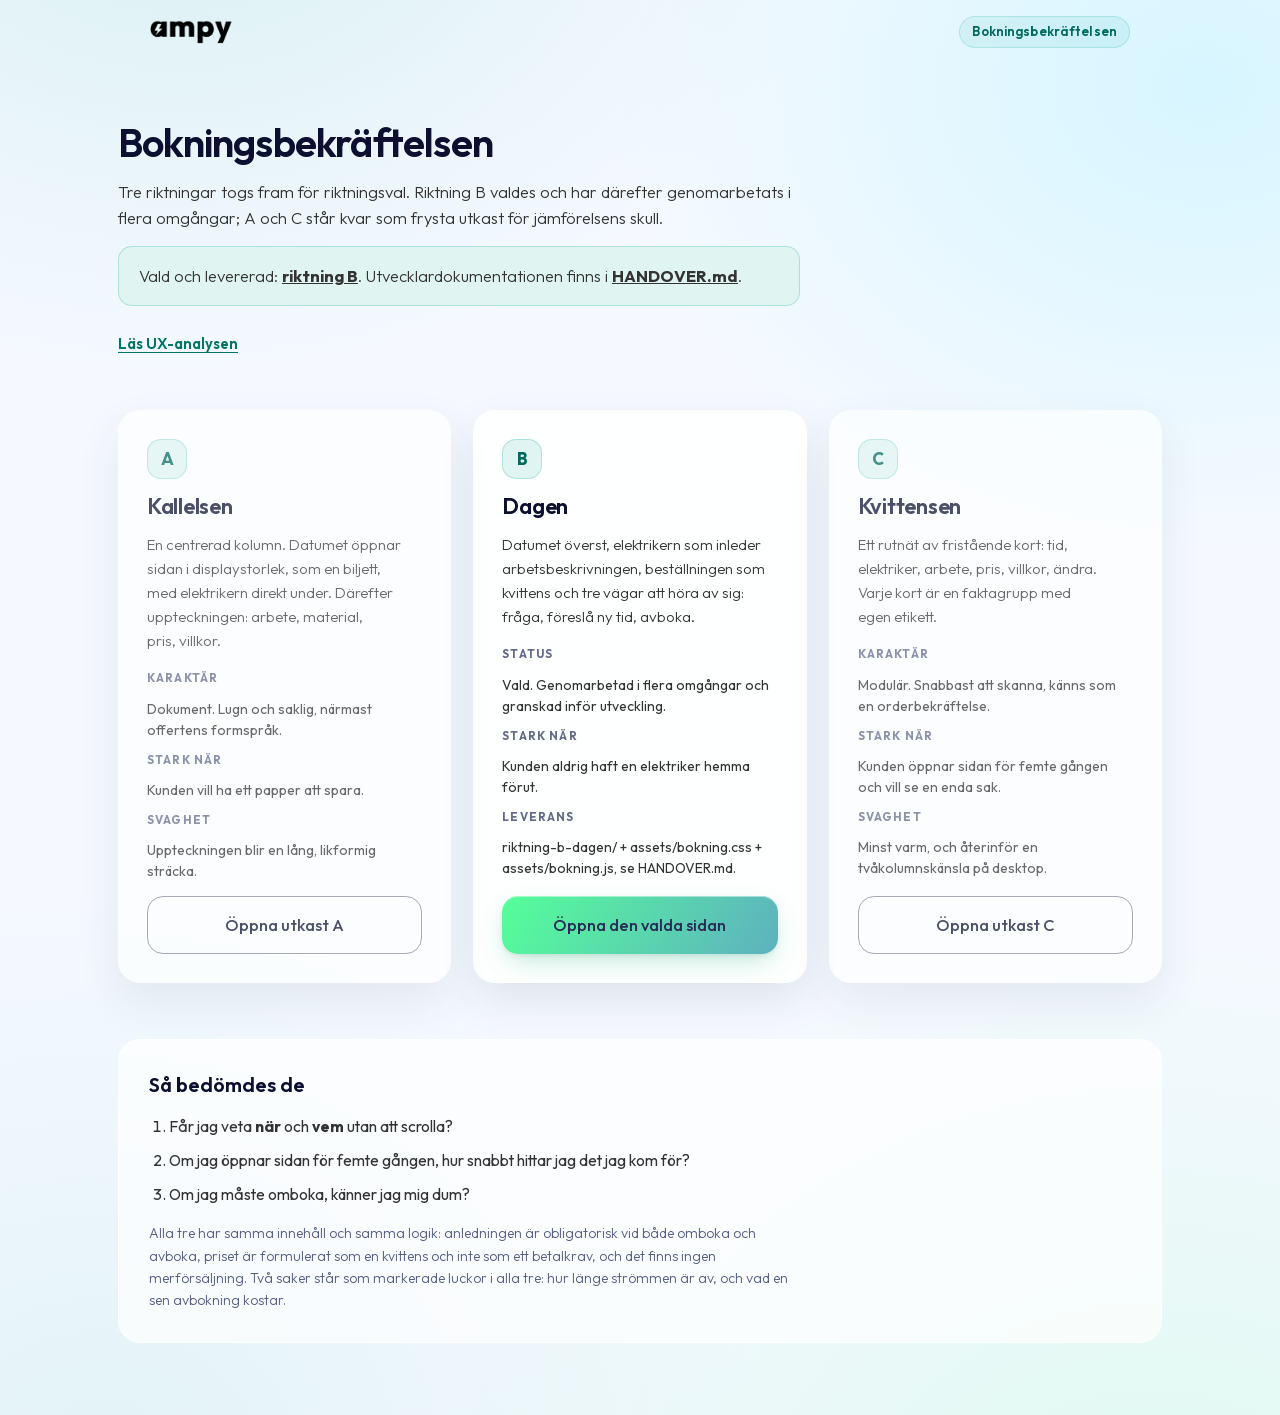
==== commit ef2dafa3: "Granskad inför utveckling: injektionslager, tillstånd, CSS-städning, handover Tre oberoende granskni" ====
--- a/index.html
+++ b/index.html
@@ -3,7 +3,7 @@
 <head>
   <meta charset="UTF-8">
   <meta name="viewport" content="width=device-width, initial-scale=1.0">
-  <title>Bokningsbekräftelsen · tre riktningar</title>
+  <title>Bokningsbekräftelsen · vald riktning</title>
   <meta name="robots" content="noindex, nofollow">
   <link rel="preload" href="assets/fonts/Outfit-latin.woff2" as="font" type="font/woff2" crossorigin>
   <link rel="stylesheet" href="assets/tokens.css">
@@ -15,9 +15,16 @@
       line-height: 1.12; color: var(--ink); text-wrap: balance; }
     .v-head p { margin-top: 14px; font-size: 16.5px; font-weight: 300; color: var(--body-ink);
       line-height: 1.6; text-wrap: pretty; }
-    .v-head .v-more { margin-top: 18px; display: inline-flex; align-items: center; gap: 8px;
+    .v-head .v-more { margin-top: 16px; display: inline-flex; align-items: center; gap: 8px;
       min-height: 44px; font-size: 15px; font-weight: 600; color: var(--teal-link);
       text-decoration: underline; text-underline-offset: 3px; }
+    .v-vald { margin-top: 24px; padding: 16px 20px; border-radius: var(--r-md);
+      background: var(--teal-soft); border: 1px solid rgba(0,169,145,.24);
+      font-size: 15px; font-weight: 500; color: var(--teal-ink); line-height: 1.5; }
+    .v-vald a { color: inherit; font-weight: 700; }
+    .v-card.is-arkiv { opacity: .72; }
+    .v-card.is-arkiv .of-btn-primary { background: transparent; color: var(--ink);
+      border: 1.5px solid var(--line-strong); box-shadow: none; }
 
     .v-grid { display: grid; grid-template-columns: repeat(auto-fit, minmax(290px, 1fr));
       gap: 22px; margin-top: clamp(26px, 4vw, 44px); align-items: stretch; }
@@ -56,15 +63,17 @@
   </header>
 
   <div class="v-head">
-    <h1>Tre riktningar för bokningsbekräftelsen</h1>
-    <p>Samma innehåll, tre olika sätt att bygga sidan. De skiljer sig i struktur, inte i färgsättning.
-      Öppna dem i mobilen om du kan, det är där 58 procent av kunderna läser dem.</p>
-    <a class="v-more" href="UX-ANALYS.md">Läs UX-analysen först</a>
+    <h1>Bokningsbekräftelsen</h1>
+    <p>Tre riktningar togs fram för riktningsval. Riktning B valdes och har därefter
+      genomarbetats i flera omgångar; A och C står kvar som frysta utkast för jämförelsens skull.</p>
+    <p class="v-vald">Vald och levererad: <a href="riktning-b-dagen/">riktning B</a>.
+      Utvecklardokumentationen finns i <a href="HANDOVER.md">HANDOVER.md</a>.</p>
+    <a class="v-more" href="UX-ANALYS.md">Läs UX-analysen</a>
   </div>
 
   <div class="v-grid">
 
-    <article class="v-card">
+    <article class="v-card is-arkiv">
       <span class="v-card__letter" aria-hidden="true">A</span>
       <h2>Kallelsen</h2>
       <p class="v-card__tes">En centrerad kolumn. Datumet öppnar sidan i displaystorlek, som en biljett,
@@ -74,23 +83,23 @@
         <dt>Stark när</dt><dd>Kunden vill ha ett papper att spara.</dd>
         <dt>Svaghet</dt><dd>Uppteckningen blir en lång, likformig sträcka.</dd>
       </dl>
-      <a class="of-btn-primary" href="riktning-a-kallelsen/">Öppna riktning A</a>
+      <a class="of-btn-primary" href="riktning-a-kallelsen/">Öppna utkast A</a>
     </article>
 
     <article class="v-card">
       <span class="v-card__letter" aria-hidden="true">B</span>
       <h2>Dagen</h2>
-      <p class="v-card__tes">Besöket som en tidslinje: innan, på plats, efteråt. Elektrikern ligger
-        där hen hör hemma i berättelsen. Beställningen är en uppteckning man öppnar vid behov.</p>
+      <p class="v-card__tes">Datumet överst, elektrikern som inleder arbetsbeskrivningen, beställningen
+        som kvittens och tre vägar att höra av sig: fråga, föreslå ny tid, avboka.</p>
       <dl>
-        <dt>Karaktär</dt><dd>Pedagogisk. Svarar på frågor kunden inte ställer högt.</dd>
+        <dt>Status</dt><dd>Vald. Genomarbetad i flera omgångar och granskad inför utveckling.</dd>
         <dt>Stark när</dt><dd>Kunden aldrig haft en elektriker hemma förut.</dd>
-        <dt>Svaghet</dt><dd>Kräver att ni fyller i förberedelserna, annars blir tidslinjen en tom form.</dd>
+        <dt>Leverans</dt><dd>riktning-b-dagen/ + assets/bokning.css + assets/bokning.js, se HANDOVER.md.</dd>
       </dl>
-      <a class="of-btn-primary" href="riktning-b-dagen/">Öppna riktning B</a>
+      <a class="of-btn-primary" href="riktning-b-dagen/">Öppna den valda sidan</a>
     </article>
 
-    <article class="v-card">
+    <article class="v-card is-arkiv">
       <span class="v-card__letter" aria-hidden="true">C</span>
       <h2>Kvittensen</h2>
       <p class="v-card__tes">Ett rutnät av fristående kort: tid, elektriker, arbete, pris, villkor, ändra.
@@ -100,12 +109,12 @@
         <dt>Stark när</dt><dd>Kunden öppnar sidan för femte gången och vill se en enda sak.</dd>
         <dt>Svaghet</dt><dd>Minst varm, och återinför en tvåkolumnskänsla på desktop.</dd>
       </dl>
-      <a class="of-btn-primary" href="riktning-c-kvittensen/">Öppna riktning C</a>
+      <a class="of-btn-primary" href="riktning-c-kvittensen/">Öppna utkast C</a>
     </article>
   </div>
 
   <section class="v-fragor" aria-labelledby="fragor-h">
-    <h2 id="fragor-h">Så bedömer du dem</h2>
+    <h2 id="fragor-h">Så bedömdes de</h2>
     <ol>
       <li>Får jag veta <b>när</b> och <b>vem</b> utan att scrolla?</li>
       <li>Om jag öppnar sidan för femte gången, hur snabbt hittar jag det jag kom för?</li>
